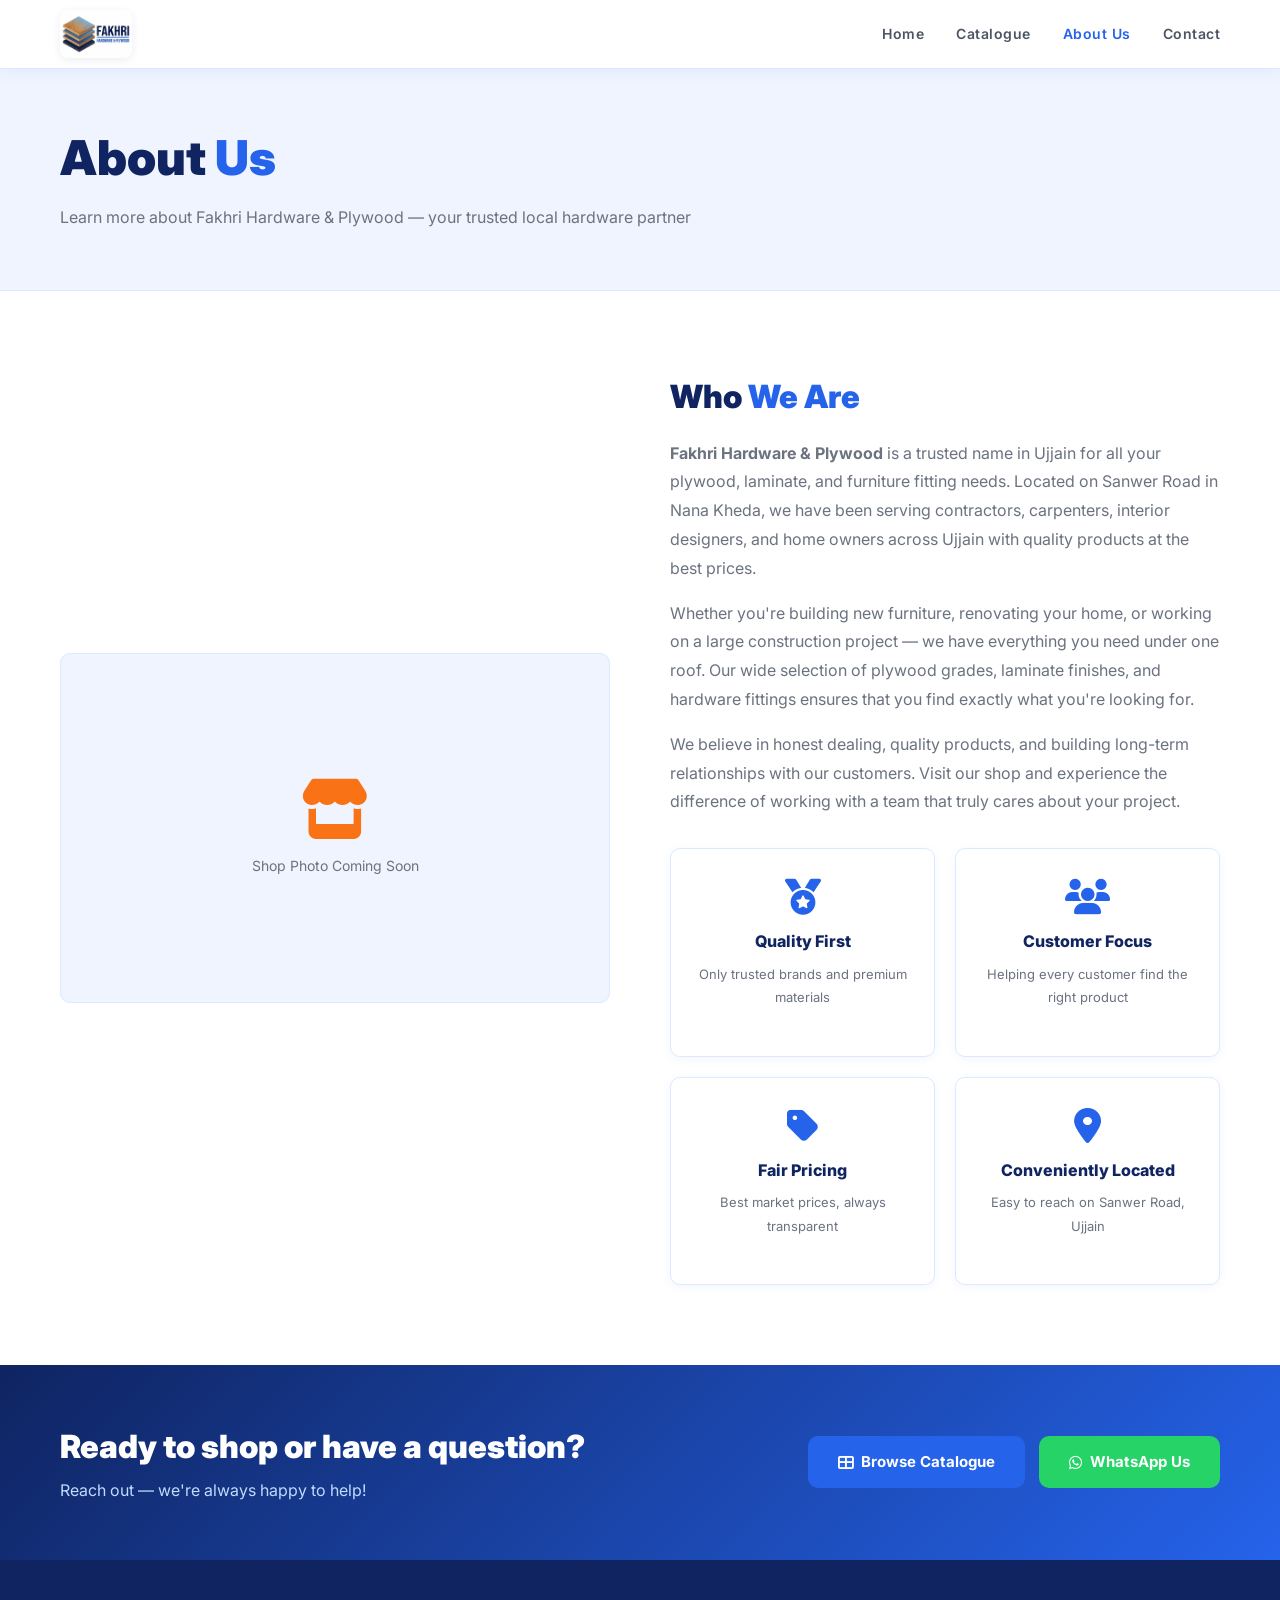
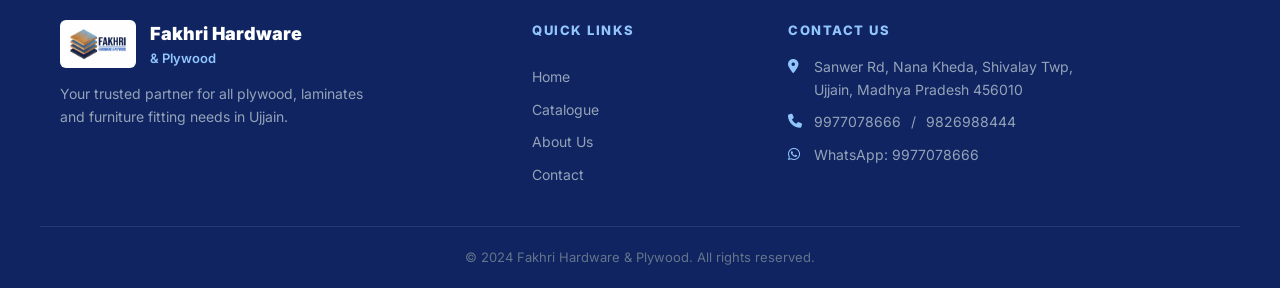
==== about.html @ dfb19a25 "Initial commit: Fakhri Hardware website" ====
<!DOCTYPE html>
<html lang="en">
<head>
  <meta charset="UTF-8" />
  <meta name="viewport" content="width=device-width, initial-scale=1.0" />
  <title>About Us — Fakhri Hardware & Plywood</title>
  <link rel="stylesheet" href="css/style.css" />
  <link rel="stylesheet" href="https://cdnjs.cloudflare.com/ajax/libs/font-awesome/6.5.0/css/all.min.css" />
  <link href="https://fonts.googleapis.com/css2?family=Inter:wght@400;600;700;900&display=swap" rel="stylesheet" />
</head>
<body>

  <!-- NAVBAR -->
  <header class="navbar">
    <div class="container nav-inner">
      <a href="index.html" class="logo-img-wrap">
        <img src="images/logo.jpg" alt="Fakhri Hardware & Plywood" class="nav-logo" />
      </a>
      <button class="hamburger" id="hamburger"><i class="fas fa-bars"></i></button>
      <nav class="nav-links" id="navLinks">
        <a href="index.html">Home</a>
        <a href="catalogue.html">Catalogue</a>
        <a href="about.html" class="active">About Us</a>
        <a href="contact.html">Contact</a>
      </nav>
    </div>
  </header>

  <!-- PAGE HERO -->
  <div class="page-hero">
    <div class="container">
      <h1>About <span class="accent">Us</span></h1>
      <p>Learn more about Fakhri Hardware & Plywood — your trusted local hardware partner</p>
    </div>
  </div>

  <!-- ABOUT SECTION -->
  <section class="about-section">
    <div class="container">
      <div class="about-grid">

        <!-- Shop Photo -->
        <div class="about-img">
          <!-- Replace src with your actual shop photo path: images/shop.jpg -->
          <img src="images/shop.jpg" alt="Fakhri Hardware & Plywood Shop"
            onerror="this.parentElement.innerHTML='<div class=\'about-img-placeholder\' style=\'text-align:center;padding:40px\'><i class=\'fas fa-store\' style=\'font-size:60px;color:#f97316;display:block;margin-bottom:16px\'></i><p>Shop Photo Coming Soon</p></div>'" />
        </div>

        <!-- About Text -->
        <div class="about-text">
          <h2>Who <span class="accent">We Are</span></h2>
          <p>
            <strong>Fakhri Hardware & Plywood</strong> is a trusted name in Ujjain for all your plywood, laminate, and furniture fitting needs. Located on Sanwer Road in Nana Kheda, we have been serving contractors, carpenters, interior designers, and home owners across Ujjain with quality products at the best prices.
          </p>
          <p>
            Whether you're building new furniture, renovating your home, or working on a large construction project — we have everything you need under one roof. Our wide selection of plywood grades, laminate finishes, and hardware fittings ensures that you find exactly what you're looking for.
          </p>
          <p>
            We believe in honest dealing, quality products, and building long-term relationships with our customers. Visit our shop and experience the difference of working with a team that truly cares about your project.
          </p>

          <div class="why-grid" style="margin-top: 32px; grid-template-columns: repeat(2, 1fr);">
            <div class="why-card">
              <i class="fas fa-medal"></i>
              <h4>Quality First</h4>
              <p>Only trusted brands and premium materials</p>
            </div>
            <div class="why-card">
              <i class="fas fa-users"></i>
              <h4>Customer Focus</h4>
              <p>Helping every customer find the right product</p>
            </div>
            <div class="why-card">
              <i class="fas fa-tag"></i>
              <h4>Fair Pricing</h4>
              <p>Best market prices, always transparent</p>
            </div>
            <div class="why-card">
              <i class="fas fa-map-marker-alt"></i>
              <h4>Conveniently Located</h4>
              <p>Easy to reach on Sanwer Road, Ujjain</p>
            </div>
          </div>
        </div>

      </div>
    </div>
  </section>

  <!-- CTA BANNER -->
  <section class="cta-banner">
    <div class="container cta-inner">
      <div>
        <h2>Ready to shop or have a question?</h2>
        <p>Reach out — we're always happy to help!</p>
      </div>
      <div class="cta-actions">
        <a href="catalogue.html" class="btn btn-primary"><i class="fas fa-th-large"></i> Browse Catalogue</a>
        <a href="https://wa.me/919977078666" target="_blank" class="btn btn-whatsapp"><i class="fab fa-whatsapp"></i> WhatsApp Us</a>
      </div>
    </div>
  </section>

  <!-- FOOTER -->
  <footer class="footer">
    <div class="container footer-inner">
      <div class="footer-brand">
        <div class="footer-logo-row">
          <img src="images/logo.jpg" alt="Fakhri Hardware & Plywood" class="footer-logo-img" />
          <div>
            <span class="logo-main">Fakhri Hardware</span>
            <span class="logo-sub">&amp; Plywood</span>
          </div>
        </div>
        <p>Your trusted partner for all plywood, laminates and furniture fitting needs in Ujjain.</p>
      </div>
      <div class="footer-links">
        <h4>Quick Links</h4>
        <a href="index.html">Home</a>
        <a href="catalogue.html">Catalogue</a>
        <a href="about.html">About Us</a>
        <a href="contact.html">Contact</a>
      </div>
      <div class="footer-contact">
        <h4>Contact Us</h4>
        <p><i class="fas fa-map-marker-alt"></i> Sanwer Rd, Nana Kheda, Shivalay Twp,<br />Ujjain, Madhya Pradesh 456010</p>
        <p><i class="fas fa-phone"></i> <a href="tel:9977078666">9977078666</a> / <a href="tel:9826988444">9826988444</a></p>
        <p><i class="fab fa-whatsapp"></i> <a href="https://wa.me/919977078666" target="_blank">WhatsApp: 9977078666</a></p>
      </div>
    </div>
    <div class="footer-bottom">
      <p>&copy; 2024 Fakhri Hardware &amp; Plywood. All rights reserved.</p>
    </div>
  </footer>

  <script src="js/main.js"></script>
</body>
</html>
---- css/style.css ----
/* ============================
   FAKHRI HARDWARE & PLYWOOD
   Main Stylesheet
   Theme: Clean Blue & White
   Colors: #1a3c8f (navy) / #2563eb (blue) / #ffffff / #f0f4ff (light blue bg)
   ============================ */

*, *::before, *::after { box-sizing: border-box; margin: 0; padding: 0; }

:root {
  --bg-dark:    #0f2461;
  --bg-card:    #f0f4ff;
  --bg-card2:   #e8effe;
  --blue:       #2563eb;
  --blue-dark:  #1a4fc4;
  --navy:       #0f2461;
  --white:      #ffffff;
  --grey:       #6b7280;
  --light-grey: #374151;
  --border:     #dbeafe;
  --font:       'Inter', sans-serif;
  --radius:     10px;
  --shadow:     0 4px 24px rgba(37,99,235,0.12);
}

html { scroll-behavior: smooth; }

body {
  background: var(--white);
  color: #1e293b;
  font-family: var(--font);
  font-size: 16px;
  line-height: 1.6;
}

a { text-decoration: none; color: inherit; }
img { max-width: 100%; display: block; }

.container {
  max-width: 1200px;
  margin: 0 auto;
  padding: 0 20px;
}

.accent { color: var(--blue); }

/* ---- BUTTONS ---- */
.btn {
  display: inline-flex;
  align-items: center;
  gap: 8px;
  padding: 12px 28px;
  border-radius: var(--radius);
  font-weight: 700;
  font-size: 15px;
  cursor: pointer;
  transition: all 0.25s ease;
  border: 2px solid transparent;
}
.btn-primary {
  background: var(--blue);
  color: var(--white);
}
.btn-primary:hover { background: var(--blue-dark); transform: translateY(-2px); }

.btn-outline {
  background: transparent;
  color: var(--white);
  border-color: var(--white);
}
.btn-outline:hover { background: var(--white); color: var(--blue); transform: translateY(-2px); }

.btn-whatsapp {
  background: #25d366;
  color: #fff;
}
.btn-whatsapp:hover { background: #1ebe5a; transform: translateY(-2px); }

/* ---- SECTION TITLES ---- */
.section { padding: 80px 0; }
.section-title {
  font-size: clamp(1.8rem, 3vw, 2.5rem);
  font-weight: 900;
  text-align: center;
  margin-bottom: 10px;
}
.section-sub {
  text-align: center;
  color: var(--grey);
  margin-bottom: 48px;
  font-size: 16px;
}

/* ===========================
   NAVBAR
=========================== */
.navbar {
  position: fixed;
  top: 0; left: 0; right: 0;
  z-index: 1000;
  background: rgba(255,255,255,0.97);
  backdrop-filter: blur(10px);
  border-bottom: 1px solid var(--border);
  box-shadow: 0 2px 16px rgba(37,99,235,0.08);
}
.nav-inner {
  display: flex;
  align-items: center;
  justify-content: space-between;
  height: 68px;
}
.logo-img-wrap {
  display: flex;
  align-items: center;
  text-decoration: none;
  height: 52px;
  gap: 10px;
}
.nav-logo {
  height: 48px;
  max-height: 50px;
  width: auto;
  object-fit: contain;
  border-radius: 8px;
  display: block;
  box-shadow: 0 2px 8px rgba(15, 36, 97, 0.08);
  transition: transform 0.25s ease, box-shadow 0.25s ease;
}
.nav-logo:hover {
  transform: translateY(-1px) scale(1.02);
  box-shadow: 0 4px 12px rgba(15, 36, 97, 0.15);
}

.logo {
  display: flex;
  flex-direction: column;
  line-height: 1.1;
  border-left: 4px solid var(--blue);
  padding-left: 12px;
}
.logo-main { font-size: 17px; font-weight: 900; color: var(--navy); }
.logo-sub  { font-size: 13px; font-weight: 600; color: var(--blue); }

.nav-links { display: flex; gap: 32px; }
.nav-links a {
  font-weight: 600;
  font-size: 14px;
  color: #4b5563;
  transition: color 0.2s;
  letter-spacing: 0.5px;
}
.nav-links a:hover,
.nav-links a.active { color: var(--blue); }

.hamburger {
  display: none;
  background: none;
  border: none;
  color: var(--navy);
  font-size: 22px;
  cursor: pointer;
}

/* ===========================
   HERO
=========================== */
.hero {
  position: relative;
  min-height: 88vh;
  display: flex;
  align-items: center;
  background: radial-gradient(circle at 85% 20%, rgba(37, 99, 235, 0.45) 0%, transparent 40%),
              radial-gradient(circle at 10% 80%, rgba(30, 64, 175, 0.4) 0%, transparent 45%),
              linear-gradient(135deg, #0b1942 0%, #0f2461 50%, #1e3a8a 100%);
  background-color: var(--navy);
  overflow: hidden;
}
.hero-overlay {
  position: absolute;
  inset: 0;
  background-image: radial-gradient(rgba(255, 255, 255, 0.04) 1px, transparent 1px);
  background-size: 24px 24px;
  pointer-events: none;
}
.hero-content {
  position: relative;
  z-index: 1;
  padding: 100px 0 60px;
  max-width: 720px;
}
.hero-tag {
  color: #93c5fd;
  font-weight: 700;
  font-size: 14px;
  letter-spacing: 1px;
  text-transform: uppercase;
  margin-bottom: 20px;
}
.hero-content h1 {
  font-size: clamp(2.2rem, 5vw, 3.8rem);
  font-weight: 900;
  line-height: 1.15;
  margin-bottom: 20px;
  color: var(--white);
}
.hero-sub {
  color: #bfdbfe;
  font-size: 18px;
  margin-bottom: 36px;
}
.hero-btns { display: flex; gap: 16px; flex-wrap: wrap; }

/* ===========================
   CATEGORIES
=========================== */
.categories { background: var(--white); }

.cat-grid {
  display: grid;
  grid-template-columns: repeat(auto-fit, minmax(280px, 1fr));
  gap: 24px;
}
.cat-card {
  background: var(--white);
  border: 1.5px solid var(--border);
  border-top: 4px solid var(--blue);
  border-radius: var(--radius);
  padding: 36px 28px;
  text-align: center;
  transition: all 0.3s ease;
  cursor: pointer;
  display: block;
  box-shadow: 0 2px 12px rgba(37,99,235,0.07);
}
.cat-card:hover {
  border-color: var(--blue);
  transform: translateY(-6px);
  box-shadow: 0 8px 30px rgba(37,99,235,0.18);
}
.cat-icon {
  width: 72px; height: 72px;
  border-radius: 50%;
  background: rgba(37,99,235,0.10);
  display: flex; align-items: center; justify-content: center;
  margin: 0 auto 20px;
}
.cat-icon i { font-size: 30px; color: var(--blue); }
.cat-card h3 { font-size: 20px; font-weight: 800; margin-bottom: 10px; color: var(--navy); }
.cat-card p  { font-size: 14px; color: var(--grey); }

/* ===========================
   WHY US
=========================== */
.why-us { background: var(--bg-card); }

.why-grid {
  display: grid;
  grid-template-columns: repeat(auto-fit, minmax(220px, 1fr));
  gap: 20px;
}
.why-card {
  background: var(--white);
  border: 1px solid var(--border);
  border-radius: var(--radius);
  padding: 30px 24px;
  text-align: center;
  transition: all 0.3s;
  box-shadow: 0 2px 10px rgba(37,99,235,0.06);
}
.why-card:hover { border-color: var(--blue); box-shadow: var(--shadow); }
.why-card i {
  font-size: 36px;
  color: var(--blue);
  margin-bottom: 14px;
  display: block;
}
.why-card h4 { font-size: 16px; font-weight: 800; margin-bottom: 8px; color: var(--navy); }
.why-card p  { font-size: 13px; color: var(--grey); }

/* ===========================
   CTA BANNER
=========================== */
.cta-banner {
  background: linear-gradient(135deg, var(--navy) 0%, var(--blue) 100%);
  border-top: none;
  border-bottom: none;
  padding: 56px 0;
}
.cta-inner {
  display: flex;
  align-items: center;
  justify-content: space-between;
  gap: 32px;
  flex-wrap: wrap;
}
.cta-inner h2 { font-size: clamp(1.4rem, 2.5vw, 2rem); font-weight: 900; color: var(--white); }
.cta-inner p  { color: #bfdbfe; margin-top: 6px; }
.cta-actions  { display: flex; gap: 14px; flex-wrap: wrap; }

/* ===========================
   FOOTER
=========================== */
.footer { background: var(--navy); padding: 60px 0 0; }
.footer-inner {
  display: grid;
  grid-template-columns: 2fr 1fr 2fr;
  gap: 40px;
  padding-bottom: 40px;
  border-bottom: 1px solid rgba(255,255,255,0.1);
}
.footer-brand .footer-logo-row {
  display: flex;
  align-items: center;
  gap: 14px;
  margin-bottom: 14px;
}
.footer-logo-img {
  height: 48px;
  width: auto;
  object-fit: contain;
  background: #ffffff;
  padding: 4px 8px;
  border-radius: 6px;
}
.footer-brand .logo-main { font-size: 18px; font-weight: 900; color: var(--white); display: block; }
.footer-brand .logo-sub  { font-size: 13px; color: #93c5fd; display: block; }
.footer-brand p { color: #94a3b8; font-size: 14px; max-width: 320px; margin-top: 8px; }

.footer-links h4,
.footer-contact h4 {
  font-size: 13px;
  text-transform: uppercase;
  letter-spacing: 1.5px;
  color: #93c5fd;
  margin-bottom: 16px;
  font-weight: 800;
}
.footer-links { display: flex; flex-direction: column; gap: 10px; }
.footer-links a { color: #94a3b8; font-size: 14px; transition: color 0.2s; }
.footer-links a:hover { color: var(--white); }

.footer-contact p { color: #94a3b8; font-size: 14px; margin-bottom: 10px; display: flex; gap: 10px; }
.footer-contact i { color: #93c5fd; min-width: 16px; margin-top: 3px; }
.footer-contact a { color: #94a3b8; }
.footer-contact a:hover { color: var(--white); }

.footer-bottom {
  text-align: center;
  padding: 20px;
  color: #64748b;
  font-size: 13px;
}

/* ===========================
   CATALOGUE PAGE
=========================== */
.page-hero {
  padding: 120px 0 60px;
  background: var(--bg-card);
  border-bottom: 1px solid var(--border);
}
.page-hero h1 { font-size: clamp(2rem, 4vw, 3rem); font-weight: 900; margin-bottom: 8px; color: var(--navy); }
.page-hero p  { color: var(--grey); }

.filter-bar {
  background: var(--white);
  padding: 20px 0;
  border-bottom: 1px solid var(--border);
  position: sticky;
  top: 68px;
  z-index: 100;
  box-shadow: 0 2px 8px rgba(37,99,235,0.06);
}
.filter-inner {
  display: flex;
  align-items: center;
  gap: 12px;
  flex-wrap: wrap;
}
.filter-btn {
  padding: 8px 20px;
  border-radius: 999px;
  font-size: 14px;
  font-weight: 600;
  cursor: pointer;
  border: 1.5px solid var(--border);
  background: var(--white);
  color: var(--grey);
  transition: all 0.2s;
}
.filter-btn.active, .filter-btn:hover {
  border-color: var(--blue);
  color: var(--blue);
  background: rgba(37,99,235,0.07);
}

.search-box {
  margin-left: auto;
  display: flex;
  align-items: center;
  background: var(--white);
  border: 1.5px solid var(--border);
  border-radius: var(--radius);
  padding: 8px 14px;
  gap: 8px;
}
.search-box i { color: var(--grey); }
.search-box input {
  background: none;
  border: none;
  outline: none;
  color: #1e293b;
  font-size: 14px;
  width: 200px;
}
.search-box input::placeholder { color: #9ca3af; }

.catalogue-section { padding: 60px 0; }
.cat-section-title {
  font-size: 1.5rem;
  font-weight: 800;
  margin-bottom: 24px;
  padding-bottom: 10px;
  border-bottom: 2px solid var(--blue);
  display: flex;
  align-items: center;
  gap: 10px;
  color: var(--navy);
}
.cat-section-title i { color: var(--blue); }

.products-grid {
  display: grid;
  grid-template-columns: repeat(auto-fill, minmax(240px, 1fr));
  gap: 20px;
  margin-bottom: 48px;
}
.product-card {
  background: var(--white);
  border: 1px solid var(--border);
  border-radius: var(--radius);
  padding: 22px;
  transition: all 0.3s;
  display: flex;
  flex-direction: column;
}
.product-card:hover {
  border-color: var(--blue);
  transform: translateY(-4px);
  box-shadow: var(--shadow);
}
.product-badge {
  display: inline-block;
  font-size: 11px;
  font-weight: 700;
  padding: 3px 10px;
  border-radius: 999px;
  background: rgba(37,99,235,0.10);
  color: var(--blue);
  margin-bottom: 12px;
  width: fit-content;
}
.product-card h4 { font-size: 15px; font-weight: 800; margin-bottom: 6px; color: var(--navy); }
.product-card .spec { font-size: 13px; color: var(--grey); margin-bottom: 12px; flex: 1; }
.product-price {
  font-size: 20px;
  font-weight: 900;
  color: var(--blue);
  margin-bottom: 14px;
}
.product-price span { font-size: 13px; font-weight: 500; color: var(--grey); }
.product-wa {
  display: flex;
  align-items: center;
  justify-content: center;
  gap: 8px;
  background: #25d366;
  color: #fff;
  font-weight: 700;
  font-size: 13px;
  padding: 9px;
  border-radius: 8px;
  transition: background 0.2s;
}
.product-wa:hover { background: #1ebe5a; }
.product-wa i { font-size: 15px; }

/* ===========================
   CONTACT PAGE
=========================== */
.contact-section { padding: 80px 0; }
.contact-grid {
  display: grid;
  grid-template-columns: 1fr 1.4fr;
  gap: 40px;
  align-items: start;
}
.contact-info h2 { font-size: 2rem; font-weight: 900; margin-bottom: 24px; color: var(--navy); }
.info-item {
  display: flex;
  gap: 16px;
  margin-bottom: 28px;
}
.info-icon {
  width: 46px; height: 46px;
  border-radius: 10px;
  background: rgba(37,99,235,0.10);
  display: flex; align-items: center; justify-content: center;
  flex-shrink: 0;
}
.info-icon i { color: var(--blue); font-size: 18px; }
.info-text h4 { font-weight: 800; margin-bottom: 4px; color: var(--navy); }
.info-text p, .info-text a { color: var(--grey); font-size: 14px; }
.info-text a:hover { color: var(--blue); }

.map-container {
  border-radius: var(--radius);
  overflow: hidden;
  border: 1px solid var(--border);
  height: 420px;
}
.map-container iframe { width: 100%; height: 100%; border: none; }

/* ===========================
   ABOUT PAGE
=========================== */
.about-section { padding: 80px 0; }
.about-grid {
  display: grid;
  grid-template-columns: 1fr 1fr;
  gap: 60px;
  align-items: center;
}
.about-img {
  border-radius: var(--radius);
  overflow: hidden;
  border: 1px solid var(--border);
  min-height: 350px;
  background: var(--bg-card);
  display: flex; align-items: center; justify-content: center;
}
.about-img img { width: 100%; height: 100%; object-fit: cover; }
.about-img-placeholder { color: var(--grey); font-size: 14px; }
.about-text h2 { font-size: 2rem; font-weight: 900; margin-bottom: 16px; color: var(--navy); }
.about-text p { color: var(--grey); margin-bottom: 16px; line-height: 1.8; }

/* ===========================
   RESPONSIVE
=========================== */
@media (max-width: 768px) {
  .nav-logo { height: 40px; }
  .hamburger { display: block; }
  .nav-links {
    display: none;
    position: absolute;
    top: 68px; left: 0; right: 0;
    background: var(--white);
    flex-direction: column;
    padding: 20px;
    gap: 16px;
    border-bottom: 1px solid var(--border);
    box-shadow: 0 8px 20px rgba(37,99,235,0.08);
  }
  .nav-links.open { display: flex; }

  .footer-inner { grid-template-columns: 1fr; }
  .contact-grid { grid-template-columns: 1fr; }
  .about-grid   { grid-template-columns: 1fr; }
  .cta-inner    { flex-direction: column; text-align: center; }
  .search-box input { width: 140px; }
}

@media (max-width: 480px) {
  .hero-btns { flex-direction: column; }
  .btn { justify-content: center; }
  .filter-inner { gap: 8px; }
  .search-box { margin-left: 0; width: 100%; }
  .search-box input { width: 100%; }
}
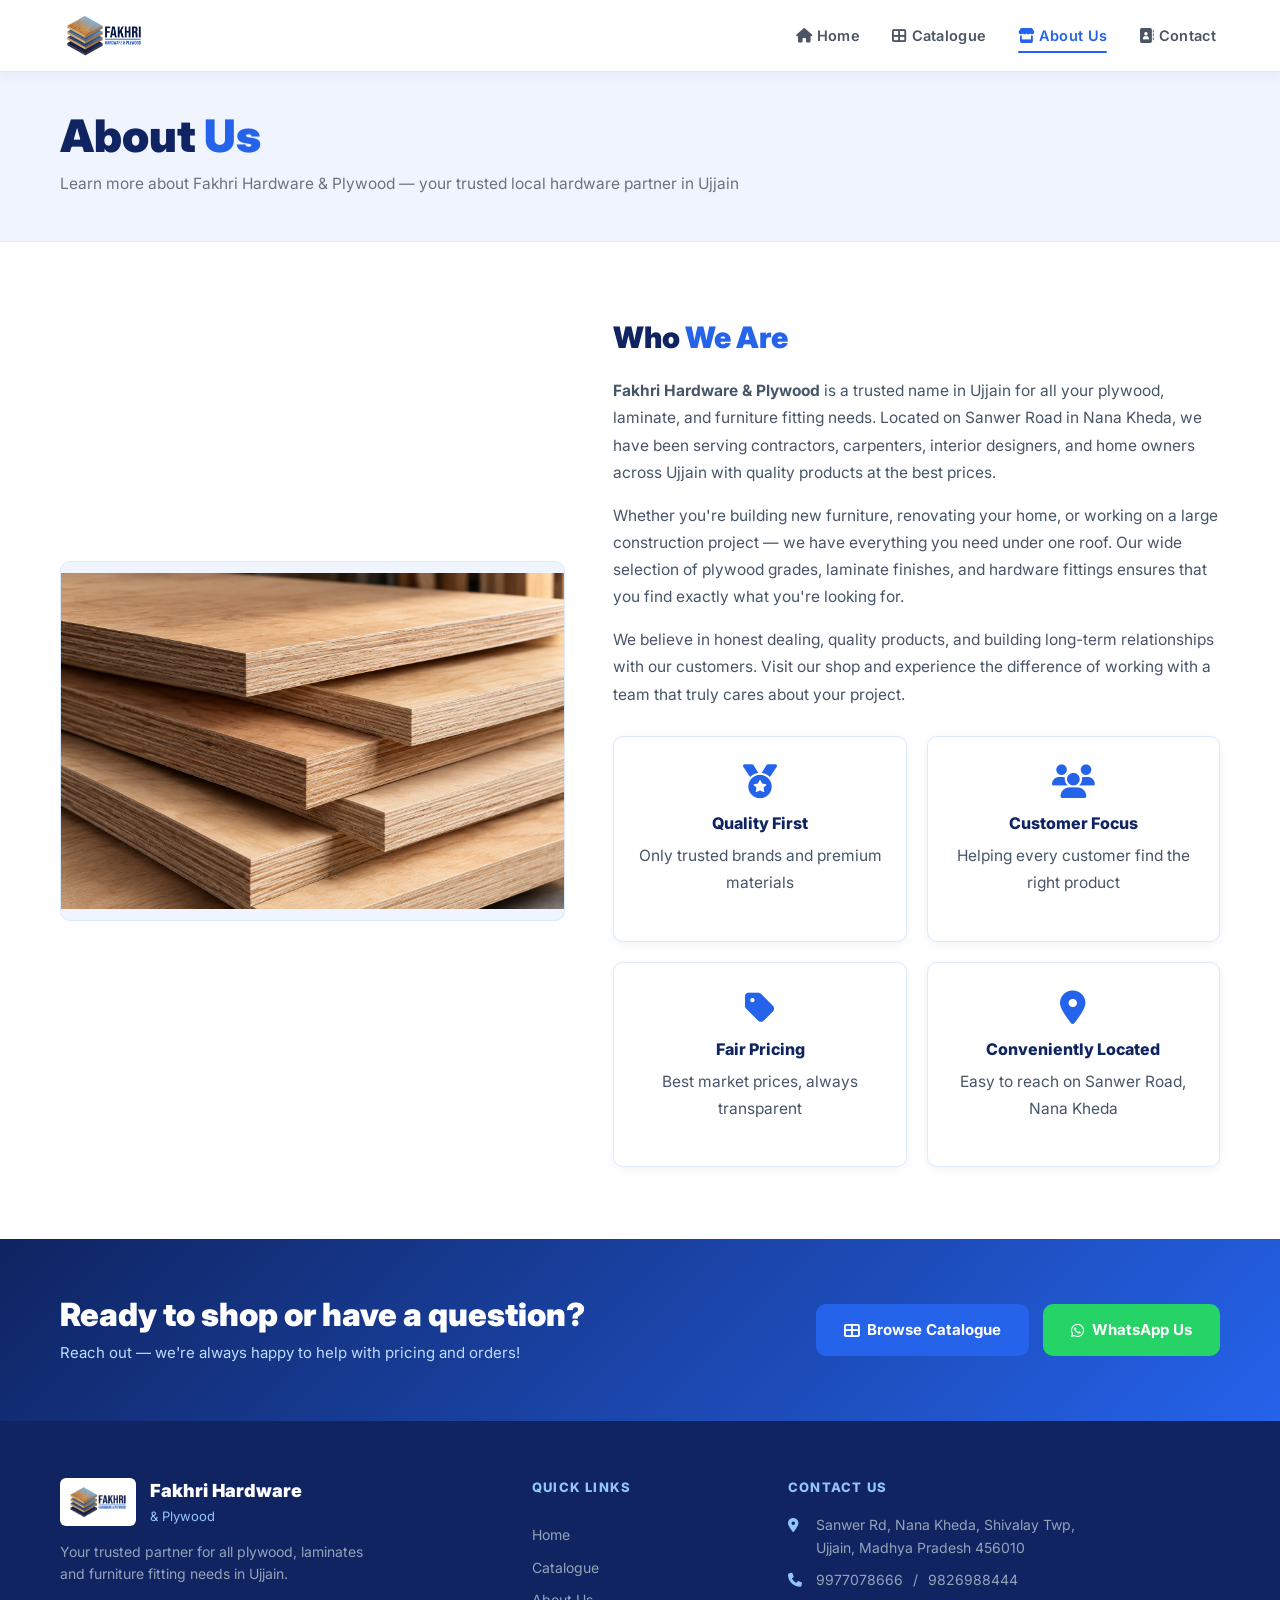
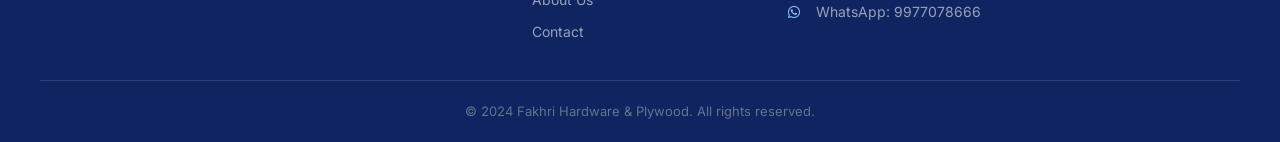
==== commit bac61889: "Enhance mobile responsiveness, add sticky bottom quick actions, and update category backgrounds with" ====
--- a/about.html
+++ b/about.html
@@ -13,24 +13,27 @@
   <!-- NAVBAR -->
   <header class="navbar">
     <div class="container nav-inner">
-      <a href="index.html" class="logo-img-wrap">
+      <a href="index.html" class="logo-img-wrap" aria-label="Fakhri Hardware Home">
         <img src="images/logo.jpg" alt="Fakhri Hardware & Plywood" class="nav-logo" />
       </a>
-      <button class="hamburger" id="hamburger"><i class="fas fa-bars"></i></button>
+      <button class="hamburger" id="hamburger" aria-label="Toggle navigation menu" aria-expanded="false">
+        <i class="fas fa-bars"></i>
+      </button>
       <nav class="nav-links" id="navLinks">
-        <a href="index.html">Home</a>
-        <a href="catalogue.html">Catalogue</a>
-        <a href="about.html" class="active">About Us</a>
-        <a href="contact.html">Contact</a>
+        <a href="index.html"><i class="fas fa-home"></i> Home</a>
+        <a href="catalogue.html"><i class="fas fa-th-large"></i> Catalogue</a>
+        <a href="about.html" class="active"><i class="fas fa-store"></i> About Us</a>
+        <a href="contact.html"><i class="fas fa-address-book"></i> Contact</a>
       </nav>
     </div>
   </header>
+  <div class="nav-backdrop" id="navBackdrop"></div>
 
   <!-- PAGE HERO -->
   <div class="page-hero">
     <div class="container">
       <h1>About <span class="accent">Us</span></h1>
-      <p>Learn more about Fakhri Hardware & Plywood — your trusted local hardware partner</p>
+      <p>Learn more about Fakhri Hardware & Plywood — your trusted local hardware partner in Ujjain</p>
     </div>
   </div>
 
@@ -39,11 +42,10 @@
     <div class="container">
       <div class="about-grid">
 
-        <!-- Shop Photo -->
+        <!-- Shop / Material Photo -->
         <div class="about-img">
-          <!-- Replace src with your actual shop photo path: images/shop.jpg -->
-          <img src="images/shop.jpg" alt="Fakhri Hardware & Plywood Shop"
-            onerror="this.parentElement.innerHTML='<div class=\'about-img-placeholder\' style=\'text-align:center;padding:40px\'><i class=\'fas fa-store\' style=\'font-size:60px;color:#f97316;display:block;margin-bottom:16px\'></i><p>Shop Photo Coming Soon</p></div>'" />
+          <img src="images/Warm Stacked Plywood Layers.png" alt="Fakhri Hardware & Plywood Quality Materials"
+            onerror="this.parentElement.innerHTML='<div class=\'about-img-placeholder\' style=\'text-align:center;padding:40px\'><i class=\'fas fa-store\' style=\'font-size:54px;color:#2563eb;display:block;margin-bottom:14px\'></i><p>Fakhri Hardware &amp; Plywood</p></div>'" />
         </div>
 
         <!-- About Text -->
@@ -59,7 +61,7 @@
             We believe in honest dealing, quality products, and building long-term relationships with our customers. Visit our shop and experience the difference of working with a team that truly cares about your project.
           </p>
 
-          <div class="why-grid" style="margin-top: 32px; grid-template-columns: repeat(2, 1fr);">
+          <div class="why-grid about-why-grid">
             <div class="why-card">
               <i class="fas fa-medal"></i>
               <h4>Quality First</h4>
@@ -78,7 +80,7 @@
             <div class="why-card">
               <i class="fas fa-map-marker-alt"></i>
               <h4>Conveniently Located</h4>
-              <p>Easy to reach on Sanwer Road, Ujjain</p>
+              <p>Easy to reach on Sanwer Road, Nana Kheda</p>
             </div>
           </div>
         </div>
@@ -92,7 +94,7 @@
     <div class="container cta-inner">
       <div>
         <h2>Ready to shop or have a question?</h2>
-        <p>Reach out — we're always happy to help!</p>
+        <p>Reach out — we're always happy to help with pricing and orders!</p>
       </div>
       <div class="cta-actions">
         <a href="catalogue.html" class="btn btn-primary"><i class="fas fa-th-large"></i> Browse Catalogue</a>
@@ -133,6 +135,26 @@
     </div>
   </footer>
 
+  <!-- ========== MOBILE BOTTOM QUICK ACTION BAR ========== -->
+  <nav class="mobile-bottom-bar" aria-label="Mobile Quick Actions">
+    <a href="tel:9977078666" class="bottom-bar-item" aria-label="Call Store">
+      <i class="fas fa-phone-alt"></i>
+      <span>Call</span>
+    </a>
+    <a href="https://wa.me/919977078666?text=Hi%2C%20I%20would%20like%20to%20enquire%20about%20your%20products." target="_blank" class="bottom-bar-item active-wa" aria-label="Chat on WhatsApp">
+      <i class="fab fa-whatsapp"></i>
+      <span>WhatsApp</span>
+    </a>
+    <a href="catalogue.html" class="bottom-bar-item" aria-label="View Catalogue">
+      <i class="fas fa-th-large"></i>
+      <span>Catalogue</span>
+    </a>
+    <a href="https://maps.google.com/?q=5Q6Q+M59,+Sanwer+Rd,+Nana+Kheda,+Shivalay+Twp,+Ujjain,+MP+456010" target="_blank" class="bottom-bar-item" aria-label="Open Directions">
+      <i class="fas fa-location-dot"></i>
+      <span>Location</span>
+    </a>
+  </nav>
+
   <script src="js/main.js"></script>
 </body>
 </html>
--- a/css/style.css
+++ b/css/style.css
@@ -2,10 +2,14 @@
    FAKHRI HARDWARE & PLYWOOD
    Main Stylesheet
    Theme: Clean Blue & White
-   Colors: #1a3c8f (navy) / #2563eb (blue) / #ffffff / #f0f4ff (light blue bg)
+   Colors: #0f2461 (navy) / #2563eb (blue) / #ffffff / #f0f4ff (light blue bg)
    ============================ */
 
-*, *::before, *::after { box-sizing: border-box; margin: 0; padding: 0; }
+*, *::before, *::after {
+  box-sizing: border-box;
+  margin: 0;
+  padding: 0;
+}
 
 :root {
   --bg-dark:    #0f2461;
@@ -18,12 +22,16 @@
   --grey:       #6b7280;
   --light-grey: #374151;
   --border:     #dbeafe;
-  --font:       'Inter', sans-serif;
+  --font:       'Inter', -apple-system, BlinkMacSystemFont, 'Segoe UI', Roboto, sans-serif;
   --radius:     10px;
   --shadow:     0 4px 24px rgba(37,99,235,0.12);
-}
-
-html { scroll-behavior: smooth; }
+  --shadow-sm:  0 2px 10px rgba(15,36,97,0.06);
+}
+
+html {
+  scroll-behavior: smooth;
+  -webkit-text-size-adjust: 100%;
+}
 
 body {
   background: var(--white);
@@ -31,10 +39,21 @@
   font-family: var(--font);
   font-size: 16px;
   line-height: 1.6;
-}
-
-a { text-decoration: none; color: inherit; }
-img { max-width: 100%; display: block; }
+  overflow-x: hidden;
+  width: 100%;
+  -webkit-tap-highlight-color: transparent;
+}
+
+a {
+  text-decoration: none;
+  color: inherit;
+}
+
+img {
+  max-width: 100%;
+  height: auto;
+  display: block;
+}
 
 .container {
   max-width: 1200px;
@@ -42,53 +61,98 @@
   padding: 0 20px;
 }
 
-.accent { color: var(--blue); }
+.accent {
+  color: var(--blue);
+}
 
 /* ---- BUTTONS ---- */
 .btn {
   display: inline-flex;
   align-items: center;
+  justify-content: center;
   gap: 8px;
-  padding: 12px 28px;
+  padding: 12px 26px;
   border-radius: var(--radius);
   font-weight: 700;
   font-size: 15px;
   cursor: pointer;
-  transition: all 0.25s ease;
+  transition: all 0.22s ease;
   border: 2px solid transparent;
-}
+  touch-action: manipulation;
+  user-select: none;
+  text-align: center;
+}
+.btn:active {
+  transform: scale(0.98);
+}
+
 .btn-primary {
   background: var(--blue);
   color: var(--white);
 }
-.btn-primary:hover { background: var(--blue-dark); transform: translateY(-2px); }
+.btn-primary:hover {
+  background: var(--blue-dark);
+  transform: translateY(-2px);
+}
+.btn-primary:active {
+  transform: translateY(0) scale(0.98);
+}
 
 .btn-outline {
   background: transparent;
   color: var(--white);
   border-color: var(--white);
 }
-.btn-outline:hover { background: var(--white); color: var(--blue); transform: translateY(-2px); }
+.btn-outline:hover {
+  background: var(--white);
+  color: var(--blue);
+  transform: translateY(-2px);
+}
+
+.btn-outline-blue {
+  background: transparent;
+  color: var(--blue);
+  border-color: var(--blue);
+}
+.btn-outline-blue:hover {
+  background: var(--blue);
+  color: var(--white);
+  transform: translateY(-2px);
+}
+.btn-outline-blue:active {
+  transform: translateY(0) scale(0.98);
+}
 
 .btn-whatsapp {
   background: #25d366;
-  color: #fff;
-}
-.btn-whatsapp:hover { background: #1ebe5a; transform: translateY(-2px); }
+  color: #ffffff;
+}
+.btn-whatsapp:hover {
+  background: #1ebe5a;
+  transform: translateY(-2px);
+}
 
 /* ---- SECTION TITLES ---- */
-.section { padding: 80px 0; }
+.section {
+  padding: 72px 0;
+}
 .section-title {
-  font-size: clamp(1.8rem, 3vw, 2.5rem);
+  font-size: clamp(1.65rem, 3.5vw, 2.5rem);
   font-weight: 900;
   text-align: center;
-  margin-bottom: 10px;
+  margin-bottom: 8px;
+  color: var(--navy);
+  line-height: 1.25;
 }
 .section-sub {
   text-align: center;
   color: var(--grey);
-  margin-bottom: 48px;
-  font-size: 16px;
+  margin-bottom: 40px;
+  font-size: 15.5px;
+  max-width: 600px;
+  margin-left: auto;
+  margin-right: auto;
+  padding: 0 10px;
 }
 
 /* ===========================
@@ -96,61 +160,76 @@
 =========================== */
 .navbar {
   position: fixed;
-  top: 0; left: 0; right: 0;
+  top: 0;
+  left: 0;
+  right: 0;
   z-index: 1000;
-  background: rgba(255,255,255,0.97);
+  height: 72px;
+  background: rgba(255, 255, 255, 0.98);
   backdrop-filter: blur(10px);
+  -webkit-backdrop-filter: blur(10px);
   border-bottom: 1px solid var(--border);
-  box-shadow: 0 2px 16px rgba(37,99,235,0.08);
-}
+  box-shadow: 0 2px 16px rgba(15, 36, 97, 0.06);
+}
+
 .nav-inner {
   display: flex;
   align-items: center;
   justify-content: space-between;
-  height: 68px;
-}
+  height: 100%;
+  width: 100%;
+  padding: 0 24px;
+}
+
 .logo-img-wrap {
   display: flex;
   align-items: center;
   text-decoration: none;
-  height: 52px;
-  gap: 10px;
-}
+  height: 100%;
+  flex-shrink: 0;
+}
+
 .nav-logo {
-  height: 48px;
-  max-height: 50px;
+  display: block;
+  height: 54px;
   width: auto;
+  max-width: 130px;
   object-fit: contain;
   border-radius: 8px;
-  display: block;
-  box-shadow: 0 2px 8px rgba(15, 36, 97, 0.08);
-  transition: transform 0.25s ease, box-shadow 0.25s ease;
+  transition: transform 0.2s ease;
 }
 .nav-logo:hover {
-  transform: translateY(-1px) scale(1.02);
-  box-shadow: 0 4px 12px rgba(15, 36, 97, 0.15);
-}
-
-.logo {
-  display: flex;
-  flex-direction: column;
-  line-height: 1.1;
-  border-left: 4px solid var(--blue);
-  padding-left: 12px;
-}
-.logo-main { font-size: 17px; font-weight: 900; color: var(--navy); }
-.logo-sub  { font-size: 13px; font-weight: 600; color: var(--blue); }
-
-.nav-links { display: flex; gap: 32px; }
+  transform: scale(1.02);
+}
+
+.nav-links {
+  display: flex;
+  align-items: center;
+  gap: 32px;
+}
 .nav-links a {
   font-weight: 600;
-  font-size: 14px;
+  font-size: 14.5px;
   color: #4b5563;
   transition: color 0.2s;
-  letter-spacing: 0.5px;
+  letter-spacing: 0.3px;
+  padding: 6px 0;
+  position: relative;
 }
 .nav-links a:hover,
-.nav-links a.active { color: var(--blue); }
+.nav-links a.active {
+  color: var(--blue);
+}
+.nav-links a.active::after {
+  content: "";
+  position: absolute;
+  bottom: 0;
+  left: 0;
+  right: 0;
+  height: 2px;
+  background: var(--blue);
+  border-radius: 2px;
+}
 
 .hamburger {
   display: none;
@@ -159,6 +238,28 @@
   color: var(--navy);
   font-size: 22px;
   cursor: pointer;
+  padding: 8px;
+  border-radius: 8px;
+  touch-action: manipulation;
+}
+
+/* Nav Backdrop for Mobile */
+.nav-backdrop {
+  display: none;
+  position: fixed;
+  inset: 0;
+  background: rgba(15, 36, 97, 0.45);
+  backdrop-filter: blur(2px);
+  -webkit-backdrop-filter: blur(2px);
+  z-index: 998;
+  opacity: 0;
+  transition: opacity 0.25s ease;
+  pointer-events: none;
+}
+.nav-backdrop.active {
+  display: block;
+  opacity: 1;
+  pointer-events: auto;
 }
 
 /* ===========================
@@ -166,93 +267,216 @@
 =========================== */
 .hero {
   position: relative;
-  min-height: 88vh;
-  display: flex;
-  align-items: center;
-  background: radial-gradient(circle at 85% 20%, rgba(37, 99, 235, 0.45) 0%, transparent 40%),
-              radial-gradient(circle at 10% 80%, rgba(30, 64, 175, 0.4) 0%, transparent 45%),
-              linear-gradient(135deg, #0b1942 0%, #0f2461 50%, #1e3a8a 100%);
+  min-height: 85vh;
+  display: flex;
+  align-items: center;
+  justify-content: flex-start;
   background-color: var(--navy);
   overflow: hidden;
+  padding-top: 72px;
+}
+.hero::before {
+  content: "";
+  position: absolute;
+  inset: 0;
+  background: url('../images/Modern\ Woodworking\ Hardware\ Showroom.png') center right / cover no-repeat;
+  filter: brightness(1.0) contrast(1.02);
+  z-index: 0;
 }
 .hero-overlay {
   position: absolute;
   inset: 0;
-  background-image: radial-gradient(rgba(255, 255, 255, 0.04) 1px, transparent 1px);
-  background-size: 24px 24px;
+  background: linear-gradient(90deg, rgba(8, 18, 48, 0.85) 0%, rgba(11, 25, 66, 0.65) 55%, rgba(15, 36, 97, 0.3) 100%);
+  z-index: 1;
   pointer-events: none;
 }
-.hero-content {
+.hero .hero-content {
   position: relative;
-  z-index: 1;
-  padding: 100px 0 60px;
-  max-width: 720px;
+  z-index: 2;
+  padding: 80px 24px 80px 0;
+  max-width: 760px;
+  width: 100%;
+  text-align: left;
 }
 .hero-tag {
+  display: inline-flex;
+  align-items: center;
+  gap: 8px;
   color: #93c5fd;
   font-weight: 700;
-  font-size: 14px;
-  letter-spacing: 1px;
+  font-size: 13.5px;
+  letter-spacing: 0.8px;
   text-transform: uppercase;
-  margin-bottom: 20px;
+  margin-bottom: 16px;
+  text-shadow: 0 1px 4px rgba(0, 0, 0, 0.6);
 }
 .hero-content h1 {
-  font-size: clamp(2.2rem, 5vw, 3.8rem);
+  font-size: clamp(2rem, 4.5vw, 3.6rem);
   font-weight: 900;
-  line-height: 1.15;
-  margin-bottom: 20px;
+  line-height: 1.18;
+  margin-bottom: 18px;
   color: var(--white);
+  text-shadow: 0 2px 10px rgba(0, 0, 0, 0.5);
 }
 .hero-sub {
   color: #bfdbfe;
-  font-size: 18px;
-  margin-bottom: 36px;
-}
-.hero-btns { display: flex; gap: 16px; flex-wrap: wrap; }
+  font-size: 17px;
+  line-height: 1.6;
+  margin-bottom: 32px;
+  text-shadow: 0 1px 6px rgba(0, 0, 0, 0.5);
+}
+.hero-btns {
+  display: flex;
+  gap: 16px;
+  flex-wrap: wrap;
+  justify-content: flex-start;
+  align-items: center;
+}
 
 /* ===========================
    CATEGORIES
 =========================== */
-.categories { background: var(--white); }
-
+.categories {
+  background: var(--white);
+}
 .cat-grid {
   display: grid;
   grid-template-columns: repeat(auto-fit, minmax(280px, 1fr));
   gap: 24px;
 }
 .cat-card {
-  background: var(--white);
+  position: relative;
+  overflow: hidden;
+  border-radius: var(--radius);
+  padding: 42px 24px 34px;
+  text-align: center;
+  transition: all 0.32s ease;
+  cursor: pointer;
+  display: flex;
+  flex-direction: column;
+  align-items: center;
+  justify-content: center;
+  min-height: 270px;
+  box-shadow: 0 4px 20px rgba(15, 36, 97, 0.14);
   border: 1.5px solid var(--border);
-  border-top: 4px solid var(--blue);
-  border-radius: var(--radius);
-  padding: 36px 28px;
-  text-align: center;
-  transition: all 0.3s ease;
-  cursor: pointer;
-  display: block;
-  box-shadow: 0 2px 12px rgba(37,99,235,0.07);
+  text-decoration: none;
+  -webkit-tap-highlight-color: transparent;
+  isolation: isolate;
+  background-color: var(--navy);
+}
+.cat-card::before {
+  content: "";
+  position: absolute;
+  inset: 0;
+  background-size: cover;
+  background-position: center;
+  background-repeat: no-repeat;
+  transition: transform 0.45s cubic-bezier(0.16, 1, 0.3, 1), filter 0.3s ease;
+  z-index: -2;
+  filter: brightness(0.85);
+}
+.cat-card::after {
+  content: "";
+  position: absolute;
+  inset: 0;
+  background: linear-gradient(180deg, rgba(8, 18, 48, 0.50) 0%, rgba(11, 25, 66, 0.75) 100%);
+  transition: background 0.3s ease;
+  z-index: -1;
 }
 .cat-card:hover {
+  transform: translateY(-6px);
+  box-shadow: 0 14px 36px rgba(15, 36, 97, 0.28);
+  border-color: #93c5fd;
+}
+.cat-card:hover::before {
+  transform: scale(1.08);
+  filter: brightness(1.03);
+}
+.cat-card:hover::after {
+  background: linear-gradient(180deg, rgba(8, 18, 48, 0.50) 0%, rgba(11, 25, 66, 0.78) 100%);
+}
+.cat-card:active {
+  transform: scale(0.98);
+}
+
+/* Category Background Photos */
+.cat-card-plywood::before {
+  background-image: url('../images/Warm Stacked Plywood Layers.png');
+}
+.cat-card-laminates::before {
+  background-image: url('../images/laminates-swatches.jpg');
+}
+.cat-card-fittings::before {
+  background-image: url('../images/furniture-fittings-tabletop.jpg');
+}
+
+.cat-icon {
+  width: 66px;
+  height: 66px;
+  border-radius: 50%;
+  background: rgba(255, 255, 255, 0.18);
+  backdrop-filter: blur(8px);
+  -webkit-backdrop-filter: blur(8px);
+  border: 1.5px solid rgba(255, 255, 255, 0.35);
+  display: flex;
+  align-items: center;
+  justify-content: center;
+  margin: 0 auto 16px;
+  transition: transform 0.3s ease, background 0.3s ease, border-color 0.3s ease;
+}
+.cat-card:hover .cat-icon {
+  transform: scale(1.1);
+  background: var(--blue);
   border-color: var(--blue);
-  transform: translateY(-6px);
-  box-shadow: 0 8px 30px rgba(37,99,235,0.18);
-}
-.cat-icon {
-  width: 72px; height: 72px;
-  border-radius: 50%;
-  background: rgba(37,99,235,0.10);
-  display: flex; align-items: center; justify-content: center;
-  margin: 0 auto 20px;
-}
-.cat-icon i { font-size: 30px; color: var(--blue); }
-.cat-card h3 { font-size: 20px; font-weight: 800; margin-bottom: 10px; color: var(--navy); }
-.cat-card p  { font-size: 14px; color: var(--grey); }
+}
+.cat-icon i {
+  font-size: 26px;
+  color: var(--white);
+}
+.cat-card h3 {
+  font-size: 22px;
+  font-weight: 800;
+  margin-bottom: 8px;
+  color: var(--white);
+  text-shadow: 0 2px 10px rgba(0, 0, 0, 0.6);
+  letter-spacing: 0.3px;
+}
+.cat-card p {
+  font-size: 14px;
+  color: #dbeafe;
+  line-height: 1.5;
+  margin-bottom: 18px;
+  text-shadow: 0 1px 6px rgba(0, 0, 0, 0.6);
+  max-width: 290px;
+}
+.cat-action {
+  display: inline-flex;
+  align-items: center;
+  gap: 7px;
+  font-size: 13.5px;
+  font-weight: 700;
+  color: #ffffff;
+  background: rgba(37, 99, 235, 0.9);
+  padding: 7px 18px;
+  border-radius: 999px;
+  backdrop-filter: blur(4px);
+  -webkit-backdrop-filter: blur(4px);
+  transition: background 0.2s, transform 0.2s, box-shadow 0.2s;
+  border: 1px solid rgba(255, 255, 255, 0.25);
+  box-shadow: 0 2px 8px rgba(0, 0, 0, 0.2);
+}
+.cat-card:hover .cat-action {
+  background: var(--blue);
+  transform: translateY(-2px);
+  box-shadow: 0 4px 14px rgba(37, 99, 235, 0.4);
+}
 
 /* ===========================
    WHY US
 =========================== */
-.why-us { background: var(--bg-card); }
-
+.why-us {
+  background: var(--bg-card);
+}
 .why-grid {
   display: grid;
   grid-template-columns: repeat(auto-fit, minmax(220px, 1fr));
@@ -262,28 +486,38 @@
   background: var(--white);
   border: 1px solid var(--border);
   border-radius: var(--radius);
-  padding: 30px 24px;
+  padding: 28px 22px;
   text-align: center;
-  transition: all 0.3s;
-  box-shadow: 0 2px 10px rgba(37,99,235,0.06);
-}
-.why-card:hover { border-color: var(--blue); box-shadow: var(--shadow); }
+  transition: all 0.25s;
+  box-shadow: var(--shadow-sm);
+}
+.why-card:hover {
+  border-color: var(--blue);
+  box-shadow: var(--shadow);
+}
 .why-card i {
-  font-size: 36px;
+  font-size: 34px;
   color: var(--blue);
-  margin-bottom: 14px;
+  margin-bottom: 12px;
   display: block;
 }
-.why-card h4 { font-size: 16px; font-weight: 800; margin-bottom: 8px; color: var(--navy); }
-.why-card p  { font-size: 13px; color: var(--grey); }
+.why-card h4 {
+  font-size: 16px;
+  font-weight: 800;
+  margin-bottom: 6px;
+  color: var(--navy);
+}
+.why-card p {
+  font-size: 13.5px;
+  color: var(--grey);
+  line-height: 1.5;
+}
 
 /* ===========================
    CTA BANNER
 =========================== */
 .cta-banner {
   background: linear-gradient(135deg, var(--navy) 0%, var(--blue) 100%);
-  border-top: none;
-  border-bottom: none;
   padding: 56px 0;
 }
 .cta-inner {
@@ -293,20 +527,37 @@
   gap: 32px;
   flex-wrap: wrap;
 }
-.cta-inner h2 { font-size: clamp(1.4rem, 2.5vw, 2rem); font-weight: 900; color: var(--white); }
-.cta-inner p  { color: #bfdbfe; margin-top: 6px; }
-.cta-actions  { display: flex; gap: 14px; flex-wrap: wrap; }
+.cta-inner h2 {
+  font-size: clamp(1.4rem, 2.5vw, 2rem);
+  font-weight: 900;
+  color: var(--white);
+  line-height: 1.25;
+}
+.cta-inner p {
+  color: #bfdbfe;
+  margin-top: 6px;
+  font-size: 15px;
+}
+.cta-actions {
+  display: flex;
+  gap: 14px;
+  flex-wrap: wrap;
+}
 
 /* ===========================
    FOOTER
 =========================== */
-.footer { background: var(--navy); padding: 60px 0 0; }
+.footer {
+  background: var(--navy);
+  padding: 56px 0 0;
+  color: #cbd5e1;
+}
 .footer-inner {
   display: grid;
   grid-template-columns: 2fr 1fr 2fr;
   gap: 40px;
-  padding-bottom: 40px;
-  border-bottom: 1px solid rgba(255,255,255,0.1);
+  padding-bottom: 36px;
+  border-bottom: 1px solid rgba(255, 255, 255, 0.12);
 }
 .footer-brand .footer-logo-row {
   display: flex;
@@ -322,76 +573,141 @@
   padding: 4px 8px;
   border-radius: 6px;
 }
-.footer-brand .logo-main { font-size: 18px; font-weight: 900; color: var(--white); display: block; }
-.footer-brand .logo-sub  { font-size: 13px; color: #93c5fd; display: block; }
-.footer-brand p { color: #94a3b8; font-size: 14px; max-width: 320px; margin-top: 8px; }
-
+.footer-brand .logo-main {
+  font-size: 18px;
+  font-weight: 900;
+  color: var(--white);
+  display: block;
+}
+.footer-brand .logo-sub {
+  font-size: 13px;
+  color: #93c5fd;
+  display: block;
+}
+.footer-brand p {
+  color: #94a3b8;
+  font-size: 14px;
+  line-height: 1.6;
+  max-width: 320px;
+  margin-top: 8px;
+}
 .footer-links h4,
 .footer-contact h4 {
   font-size: 13px;
   text-transform: uppercase;
-  letter-spacing: 1.5px;
+  letter-spacing: 1.2px;
   color: #93c5fd;
   margin-bottom: 16px;
   font-weight: 800;
 }
-.footer-links { display: flex; flex-direction: column; gap: 10px; }
-.footer-links a { color: #94a3b8; font-size: 14px; transition: color 0.2s; }
-.footer-links a:hover { color: var(--white); }
-
-.footer-contact p { color: #94a3b8; font-size: 14px; margin-bottom: 10px; display: flex; gap: 10px; }
-.footer-contact i { color: #93c5fd; min-width: 16px; margin-top: 3px; }
-.footer-contact a { color: #94a3b8; }
-.footer-contact a:hover { color: var(--white); }
-
+.footer-links {
+  display: flex;
+  flex-direction: column;
+  gap: 10px;
+}
+.footer-links a {
+  color: #94a3b8;
+  font-size: 14px;
+  transition: color 0.2s;
+}
+.footer-links a:hover {
+  color: var(--white);
+}
+.footer-contact p {
+  color: #94a3b8;
+  font-size: 14px;
+  line-height: 1.6;
+  margin-bottom: 10px;
+  display: flex;
+  gap: 10px;
+}
+.footer-contact i {
+  color: #93c5fd;
+  min-width: 18px;
+  margin-top: 4px;
+}
+.footer-contact a {
+  color: #94a3b8;
+  transition: color 0.2s;
+}
+.footer-contact a:hover {
+  color: var(--white);
+}
 .footer-bottom {
   text-align: center;
-  padding: 20px;
+  padding: 20px 16px;
   color: #64748b;
   font-size: 13px;
 }
 
 /* ===========================
-   CATALOGUE PAGE
+   PAGE HERO (Catalogue / About / Contact)
 =========================== */
 .page-hero {
-  padding: 120px 0 60px;
+  padding: 110px 0 46px;
   background: var(--bg-card);
   border-bottom: 1px solid var(--border);
 }
-.page-hero h1 { font-size: clamp(2rem, 4vw, 3rem); font-weight: 900; margin-bottom: 8px; color: var(--navy); }
-.page-hero p  { color: var(--grey); }
-
+.page-hero h1 {
+  font-size: clamp(1.9rem, 4vw, 2.8rem);
+  font-weight: 900;
+  margin-bottom: 8px;
+  color: var(--navy);
+  line-height: 1.2;
+}
+.page-hero p {
+  color: var(--grey);
+  font-size: 15.5px;
+  line-height: 1.5;
+  max-width: 680px;
+}
+
+/* ===========================
+   CATALOGUE FILTER & SEARCH
+=========================== */
 .filter-bar {
   background: var(--white);
-  padding: 20px 0;
+  padding: 16px 0;
   border-bottom: 1px solid var(--border);
   position: sticky;
-  top: 68px;
+  top: 72px;
   z-index: 100;
-  box-shadow: 0 2px 8px rgba(37,99,235,0.06);
+  box-shadow: 0 2px 8px rgba(37, 99, 235, 0.06);
 }
 .filter-inner {
   display: flex;
   align-items: center;
-  gap: 12px;
+  justify-content: space-between;
+  gap: 14px;
   flex-wrap: wrap;
 }
+.filter-chips {
+  display: flex;
+  align-items: center;
+  gap: 10px;
+  flex-wrap: wrap;
+}
 .filter-btn {
-  padding: 8px 20px;
+  padding: 8px 18px;
   border-radius: 999px;
-  font-size: 14px;
+  font-size: 13.5px;
   font-weight: 600;
   cursor: pointer;
   border: 1.5px solid var(--border);
   background: var(--white);
   color: var(--grey);
   transition: all 0.2s;
-}
-.filter-btn.active, .filter-btn:hover {
+  touch-action: manipulation;
+  user-select: none;
+}
+.filter-btn.active,
+.filter-btn:hover {
   border-color: var(--blue);
   color: var(--blue);
-  background: rgba(37,99,235,0.07);
+  background: rgba(37, 99, 235, 0.08);
+}
+.filter-btn:active {
+  transform: scale(0.96);
 }
 
 .search-box {
@@ -402,36 +718,45 @@
   border: 1.5px solid var(--border);
   border-radius: var(--radius);
   padding: 8px 14px;
-  gap: 8px;
-}
-.search-box i { color: var(--grey); }
+  gap: 10px;
+}
+.search-box i {
+  color: var(--grey);
+}
 .search-box input {
   background: none;
   border: none;
   outline: none;
   color: #1e293b;
-  font-size: 14px;
-  width: 200px;
-}
-.search-box input::placeholder { color: #9ca3af; }
-
-.catalogue-section { padding: 60px 0; }
+  font-size: 14.5px;
+  width: 210px;
+  font-family: inherit;
+}
+.search-box input::placeholder {
+  color: #9ca3af;
+}
+
+.catalogue-section {
+  padding: 56px 0;
+}
 .cat-section-title {
-  font-size: 1.5rem;
+  font-size: 1.45rem;
   font-weight: 800;
-  margin-bottom: 24px;
-  padding-bottom: 10px;
+  margin-bottom: 22px;
+  padding-bottom: 8px;
   border-bottom: 2px solid var(--blue);
   display: flex;
   align-items: center;
   gap: 10px;
   color: var(--navy);
 }
-.cat-section-title i { color: var(--blue); }
+.cat-section-title i {
+  color: var(--blue);
+}
 
 .products-grid {
   display: grid;
-  grid-template-columns: repeat(auto-fill, minmax(240px, 1fr));
+  grid-template-columns: repeat(auto-fill, minmax(260px, 1fr));
   gap: 20px;
   margin-bottom: 48px;
 }
@@ -440,7 +765,7 @@
   border: 1px solid var(--border);
   border-radius: var(--radius);
   padding: 22px;
-  transition: all 0.3s;
+  transition: all 0.25s;
   display: flex;
   flex-direction: column;
 }
@@ -455,20 +780,37 @@
   font-weight: 700;
   padding: 3px 10px;
   border-radius: 999px;
-  background: rgba(37,99,235,0.10);
+  background: rgba(37, 99, 235, 0.10);
   color: var(--blue);
   margin-bottom: 12px;
   width: fit-content;
-}
-.product-card h4 { font-size: 15px; font-weight: 800; margin-bottom: 6px; color: var(--navy); }
-.product-card .spec { font-size: 13px; color: var(--grey); margin-bottom: 12px; flex: 1; }
+  letter-spacing: 0.3px;
+}
+.product-card h4 {
+  font-size: 16px;
+  font-weight: 800;
+  margin-bottom: 6px;
+  color: var(--navy);
+  line-height: 1.35;
+}
+.product-card .spec {
+  font-size: 13px;
+  color: var(--grey);
+  margin-bottom: 14px;
+  flex: 1;
+  line-height: 1.5;
+}
 .product-price {
-  font-size: 20px;
+  font-size: 18px;
   font-weight: 900;
   color: var(--blue);
   margin-bottom: 14px;
 }
-.product-price span { font-size: 13px; font-weight: 500; color: var(--grey); }
+.product-price span {
+  font-size: 13px;
+  font-weight: 500;
+  color: var(--grey);
+}
 .product-wa {
   display: flex;
   align-items: center;
@@ -477,103 +819,649 @@
   background: #25d366;
   color: #fff;
   font-weight: 700;
-  font-size: 13px;
-  padding: 9px;
+  font-size: 13.5px;
+  padding: 10px 14px;
   border-radius: 8px;
-  transition: background 0.2s;
-}
-.product-wa:hover { background: #1ebe5a; }
-.product-wa i { font-size: 15px; }
+  transition: background 0.2s, transform 0.15s;
+  touch-action: manipulation;
+}
+.product-wa:hover {
+  background: #1ebe5a;
+}
+.product-wa:active {
+  transform: scale(0.98);
+}
+.product-wa i {
+  font-size: 16px;
+}
 
 /* ===========================
    CONTACT PAGE
 =========================== */
-.contact-section { padding: 80px 0; }
+.contact-section {
+  padding: 72px 0;
+}
 .contact-grid {
   display: grid;
-  grid-template-columns: 1fr 1.4fr;
+  grid-template-columns: 1fr 1.3fr;
   gap: 40px;
   align-items: start;
 }
-.contact-info h2 { font-size: 2rem; font-weight: 900; margin-bottom: 24px; color: var(--navy); }
+.contact-info h2 {
+  font-size: 1.85rem;
+  font-weight: 900;
+  margin-bottom: 24px;
+  color: var(--navy);
+}
 .info-item {
   display: flex;
   gap: 16px;
-  margin-bottom: 28px;
+  margin-bottom: 24px;
 }
 .info-icon {
-  width: 46px; height: 46px;
+  width: 46px;
+  height: 46px;
   border-radius: 10px;
-  background: rgba(37,99,235,0.10);
-  display: flex; align-items: center; justify-content: center;
+  background: rgba(37, 99, 235, 0.10);
+  display: flex;
+  align-items: center;
+  justify-content: center;
   flex-shrink: 0;
 }
-.info-icon i { color: var(--blue); font-size: 18px; }
-.info-text h4 { font-weight: 800; margin-bottom: 4px; color: var(--navy); }
-.info-text p, .info-text a { color: var(--grey); font-size: 14px; }
-.info-text a:hover { color: var(--blue); }
-
+.info-icon i {
+  color: var(--blue);
+  font-size: 18px;
+}
+.info-text h4 {
+  font-weight: 800;
+  font-size: 15px;
+  margin-bottom: 4px;
+  color: var(--navy);
+}
+.info-text p,
+.info-text a {
+  color: var(--grey);
+  font-size: 14px;
+  line-height: 1.5;
+}
+.info-text a:hover {
+  color: var(--blue);
+}
+.contact-actions {
+  display: flex;
+  gap: 14px;
+  margin-top: 14px;
+  flex-wrap: wrap;
+}
 .map-container {
   border-radius: var(--radius);
   overflow: hidden;
   border: 1px solid var(--border);
-  height: 420px;
-}
-.map-container iframe { width: 100%; height: 100%; border: none; }
+  height: 400px;
+}
+.map-container iframe {
+  width: 100%;
+  height: 100%;
+  border: none;
+}
 
 /* ===========================
    ABOUT PAGE
 =========================== */
-.about-section { padding: 80px 0; }
+.about-section {
+  padding: 72px 0;
+}
 .about-grid {
   display: grid;
-  grid-template-columns: 1fr 1fr;
-  gap: 60px;
+  grid-template-columns: 1fr 1.2fr;
+  gap: 48px;
   align-items: center;
 }
 .about-img {
   border-radius: var(--radius);
   overflow: hidden;
   border: 1px solid var(--border);
-  min-height: 350px;
+  min-height: 360px;
   background: var(--bg-card);
-  display: flex; align-items: center; justify-content: center;
-}
-.about-img img { width: 100%; height: 100%; object-fit: cover; }
-.about-img-placeholder { color: var(--grey); font-size: 14px; }
-.about-text h2 { font-size: 2rem; font-weight: 900; margin-bottom: 16px; color: var(--navy); }
-.about-text p { color: var(--grey); margin-bottom: 16px; line-height: 1.8; }
+  display: flex;
+  align-items: center;
+  justify-content: center;
+}
+.about-img img {
+  width: 100%;
+  height: 100%;
+  object-fit: cover;
+}
+.about-img-placeholder {
+  color: var(--grey);
+  font-size: 14px;
+  text-align: center;
+  padding: 40px;
+}
+.about-text h2 {
+  font-size: 1.85rem;
+  font-weight: 900;
+  margin-bottom: 16px;
+  color: var(--navy);
+}
+.about-text p {
+  color: #475569;
+  margin-bottom: 16px;
+  line-height: 1.75;
+  font-size: 15.5px;
+}
+.about-why-grid {
+  margin-top: 28px;
+  grid-template-columns: repeat(2, 1fr);
+}
 
 /* ===========================
-   RESPONSIVE
+   MOBILE BOTTOM BAR
 =========================== */
+.mobile-bottom-bar {
+  display: none;
+}
+
+/* ==========================================================
+   MOBILE & TABLET RESPONSIVE STYLES (Mobile First Friendly)
+========================================================== */
+@media (max-width: 992px) {
+  .hero-content h1 {
+    font-size: clamp(2rem, 4.2vw, 3rem);
+  }
+  .footer-inner {
+    grid-template-columns: 1.5fr 1fr 1.5fr;
+    gap: 28px;
+  }
+}
+
 @media (max-width: 768px) {
-  .nav-logo { height: 40px; }
-  .hamburger { display: block; }
+  /* Mobile body spacing for sticky bottom bar */
+  body {
+    padding-bottom: 64px;
+  }
+
+  .container {
+    padding: 0 16px;
+  }
+
+  /* Sticky Mobile Bottom Quick Action Bar */
+  .mobile-bottom-bar {
+    display: flex;
+    align-items: center;
+    justify-content: space-around;
+    position: fixed;
+    bottom: 0;
+    left: 0;
+    right: 0;
+    height: 58px;
+    background: rgba(255, 255, 255, 0.98);
+    backdrop-filter: blur(14px);
+    -webkit-backdrop-filter: blur(14px);
+    border-top: 1px solid var(--border);
+    box-shadow: 0 -3px 16px rgba(15, 36, 97, 0.08);
+    z-index: 1001;
+    padding: 0 4px;
+    padding-bottom: env(safe-area-inset-bottom, 0px);
+  }
+  .bottom-bar-item {
+    display: flex;
+    flex-direction: column;
+    align-items: center;
+    justify-content: center;
+    gap: 3px;
+    flex: 1;
+    height: 100%;
+    color: #64748b;
+    text-decoration: none;
+    font-size: 11px;
+    font-weight: 600;
+    transition: color 0.18s, transform 0.15s;
+    -webkit-tap-highlight-color: transparent;
+    user-select: none;
+  }
+  .bottom-bar-item i {
+    font-size: 18px;
+    transition: transform 0.15s;
+  }
+  .bottom-bar-item:active i {
+    transform: scale(0.85);
+  }
+  .bottom-bar-item.active {
+    color: var(--blue);
+    font-weight: 700;
+  }
+  .bottom-bar-item.active-wa {
+    color: #15803d;
+  }
+  .bottom-bar-item.active-wa i {
+    color: #25d366;
+    font-size: 20px;
+  }
+
+  /* Compact Mobile Navbar */
+  .navbar {
+    height: 64px;
+  }
+  .nav-inner {
+    padding: 0 16px;
+  }
+  .nav-logo {
+    height: 44px;
+    width: auto;
+    max-width: 90px;
+  }
+
+  /* Mobile Hamburger */
+  .hamburger {
+    display: flex;
+    align-items: center;
+    justify-content: center;
+    width: 42px;
+    height: 42px;
+    border-radius: 8px;
+    border: 1.5px solid var(--border);
+    background: #f8fafc;
+    color: var(--navy);
+    font-size: 19px;
+    cursor: pointer;
+    transition: all 0.2s ease;
+  }
+  .hamburger:active {
+    background: #eff6ff;
+    border-color: var(--blue);
+  }
+
+  /* Slide-down Mobile Menu */
   .nav-links {
+    display: flex;
+    flex-direction: column;
+    position: fixed;
+    top: 64px;
+    left: 0;
+    right: 0;
+    background: #ffffff;
+    padding: 14px 16px 20px;
+    gap: 6px;
+    border-bottom: 2px solid var(--border);
+    box-shadow: 0 16px 30px rgba(15, 36, 97, 0.12);
+    transform: translateY(-130%);
+    opacity: 0;
+    visibility: hidden;
+    transition: transform 0.28s cubic-bezier(0.16, 1, 0.3, 1), opacity 0.2s ease, visibility 0.28s;
+    z-index: 999;
+    max-height: calc(100vh - 64px);
+    overflow-y: auto;
+  }
+  .nav-links.open {
+    transform: translateY(0);
+    opacity: 1;
+    visibility: visible;
+  }
+  .nav-links a {
+    display: flex;
+    align-items: center;
+    padding: 13px 16px;
+    border-radius: 8px;
+    font-size: 15px;
+    font-weight: 600;
+    color: #1e293b;
+    border-left: 3px solid transparent;
+    transition: all 0.18s;
+  }
+  .nav-links a:hover,
+  .nav-links a.active {
+    background: #f0f4ff;
+    color: var(--blue);
+    border-left-color: var(--blue);
+  }
+  .nav-links a.active::after {
     display: none;
-    position: absolute;
-    top: 68px; left: 0; right: 0;
-    background: var(--white);
+  }
+
+  /* Mobile Hero Section */
+  .hero {
+    min-height: auto;
+    padding-top: 64px;
+  }
+  .hero-overlay {
+    background: linear-gradient(180deg, rgba(8, 18, 48, 0.90) 0%, rgba(11, 25, 66, 0.82) 55%, rgba(15, 36, 97, 0.95) 100%);
+  }
+  .hero .hero-content {
+    padding: 40px 16px 46px;
+    max-width: 100%;
+  }
+  .hero-tag {
+    font-size: 12px;
+    letter-spacing: 0.5px;
+    margin-bottom: 12px;
+  }
+  .hero-content h1 {
+    font-size: clamp(1.75rem, 6.2vw, 2.35rem);
+    line-height: 1.22;
+    margin-bottom: 14px;
+  }
+  .hero-sub {
+    font-size: 14.5px;
+    line-height: 1.5;
+    margin-bottom: 24px;
+  }
+  .hero-btns {
     flex-direction: column;
-    padding: 20px;
+    width: 100%;
+    gap: 10px;
+  }
+  .hero-btns .btn {
+    width: 100%;
+    justify-content: center;
+    min-height: 48px;
+    font-size: 15px;
+  }
+
+  /* Section Spacing on Mobile */
+  .section {
+    padding: 44px 0;
+  }
+  .section-title {
+    font-size: clamp(1.45rem, 5.2vw, 1.95rem);
+    margin-bottom: 6px;
+  }
+  .section-sub {
+    font-size: 14px;
+    margin-bottom: 24px;
+  }
+
+  /* Categories on Mobile */
+  .cat-grid {
+    grid-template-columns: 1fr;
     gap: 16px;
-    border-bottom: 1px solid var(--border);
-    box-shadow: 0 8px 20px rgba(37,99,235,0.08);
-  }
-  .nav-links.open { display: flex; }
-
-  .footer-inner { grid-template-columns: 1fr; }
-  .contact-grid { grid-template-columns: 1fr; }
-  .about-grid   { grid-template-columns: 1fr; }
-  .cta-inner    { flex-direction: column; text-align: center; }
-  .search-box input { width: 140px; }
-}
-
-@media (max-width: 480px) {
-  .hero-btns { flex-direction: column; }
-  .btn { justify-content: center; }
-  .filter-inner { gap: 8px; }
-  .search-box { margin-left: 0; width: 100%; }
-  .search-box input { width: 100%; }
-}
+  }
+  .cat-card {
+    min-height: 210px;
+    padding: 28px 20px 22px;
+    border-radius: 14px;
+  }
+  .cat-icon {
+    width: 56px;
+    height: 56px;
+    margin-bottom: 12px;
+  }
+  .cat-icon i {
+    font-size: 22px;
+  }
+  .cat-card h3 {
+    font-size: 20px;
+    margin-bottom: 6px;
+  }
+  .cat-card p {
+    font-size: 13.5px;
+    margin-bottom: 14px;
+  }
+  .cat-action {
+    font-size: 13px;
+    padding: 6px 16px;
+  }
+
+  /* Why Us on Mobile */
+  .why-grid {
+    grid-template-columns: repeat(2, 1fr);
+    gap: 12px;
+  }
+  .why-card {
+    padding: 16px 12px;
+    border-radius: 10px;
+  }
+  .why-card i {
+    font-size: 26px;
+    margin-bottom: 8px;
+  }
+  .why-card h4 {
+    font-size: 14px;
+    margin-bottom: 4px;
+  }
+  .why-card p {
+    font-size: 12px;
+    line-height: 1.45;
+  }
+
+  /* CTA Banner on Mobile */
+  .cta-banner {
+    padding: 38px 0;
+  }
+  .cta-inner {
+    flex-direction: column;
+    text-align: center;
+    gap: 18px;
+  }
+  .cta-inner h2 {
+    font-size: 1.4rem;
+    line-height: 1.3;
+  }
+  .cta-inner p {
+    font-size: 13.5px;
+  }
+  .cta-actions {
+    width: 100%;
+    flex-direction: column;
+    gap: 10px;
+  }
+  .cta-actions .btn {
+    width: 100%;
+    justify-content: center;
+    min-height: 48px;
+    font-size: 15px;
+  }
+
+  /* Page Hero on Mobile */
+  .page-hero {
+    padding: 82px 0 24px;
+  }
+  .page-hero h1 {
+    font-size: clamp(1.7rem, 6vw, 2.15rem);
+    margin-bottom: 6px;
+  }
+  .page-hero p {
+    font-size: 13.5px;
+    line-height: 1.5;
+  }
+
+  /* Catalogue Filter & Search on Mobile */
+  .filter-bar {
+    top: 64px;
+    padding: 10px 0;
+    box-shadow: 0 2px 10px rgba(15, 36, 97, 0.06);
+  }
+  .filter-inner {
+    flex-direction: column;
+    gap: 10px;
+    align-items: stretch;
+  }
+  .filter-chips {
+    flex-wrap: nowrap;
+    overflow-x: auto;
+    width: 100%;
+    -webkit-overflow-scrolling: touch;
+    scrollbar-width: none;
+    padding-bottom: 2px;
+    gap: 8px;
+  }
+  .filter-chips::-webkit-scrollbar {
+    display: none;
+  }
+  .filter-btn {
+    padding: 8px 16px;
+    font-size: 13px;
+    white-space: nowrap;
+    flex-shrink: 0;
+  }
+  .search-box {
+    width: 100%;
+    margin-left: 0;
+    padding: 9px 14px;
+    background: #f8fafc;
+    border-radius: 10px;
+    box-sizing: border-box;
+  }
+  .search-box input {
+    width: 100%;
+    font-size: 16px; /* Prevents auto-zoom in mobile Safari */
+  }
+
+  .catalogue-section {
+    padding: 28px 0;
+  }
+  .cat-section-title {
+    font-size: 1.25rem;
+    margin-bottom: 16px;
+    padding-bottom: 6px;
+  }
+  .products-grid {
+    grid-template-columns: 1fr;
+    gap: 14px;
+    margin-bottom: 30px;
+  }
+  .product-card {
+    padding: 16px;
+    border-radius: 12px;
+  }
+  .product-card h4 {
+    font-size: 15.5px;
+    line-height: 1.35;
+  }
+  .product-card .spec {
+    font-size: 13px;
+    line-height: 1.45;
+    margin-bottom: 10px;
+  }
+  .product-price {
+    font-size: 17px;
+    margin-bottom: 12px;
+  }
+  .product-wa {
+    padding: 12px;
+    font-size: 14px;
+    min-height: 44px;
+  }
+
+  /* Contact Page on Mobile */
+  .contact-section {
+    padding: 32px 0;
+  }
+  .contact-grid {
+    grid-template-columns: 1fr;
+    gap: 28px;
+  }
+  .contact-info h2 {
+    font-size: 1.6rem;
+    margin-bottom: 16px;
+  }
+  .info-item {
+    gap: 14px;
+    margin-bottom: 16px;
+  }
+  .info-icon {
+    width: 42px;
+    height: 42px;
+    border-radius: 8px;
+  }
+  .info-icon i {
+    font-size: 16px;
+  }
+  .info-text h4 {
+    font-size: 15px;
+  }
+  .info-text p,
+  .info-text a {
+    font-size: 13.5px;
+    line-height: 1.5;
+  }
+  .contact-actions {
+    flex-direction: column;
+    gap: 10px;
+    width: 100%;
+  }
+  .contact-actions .btn {
+    width: 100%;
+    justify-content: center;
+    min-height: 46px;
+  }
+  .map-container {
+    height: 250px;
+    border-radius: 10px;
+  }
+
+  /* About Page on Mobile */
+  .about-section {
+    padding: 32px 0;
+  }
+  .about-grid {
+    grid-template-columns: 1fr;
+    gap: 24px;
+  }
+  .about-img {
+    min-height: 200px;
+    max-height: 250px;
+  }
+  .about-text h2 {
+    font-size: 1.6rem;
+    margin-bottom: 12px;
+  }
+  .about-text p {
+    font-size: 14px;
+    line-height: 1.65;
+    margin-bottom: 12px;
+  }
+  .about-why-grid {
+    grid-template-columns: 1fr;
+    margin-top: 20px !important;
+    gap: 10px;
+  }
+
+  /* Footer on Mobile */
+  .footer {
+    padding: 36px 0 0;
+  }
+  .footer-inner {
+    grid-template-columns: 1fr;
+    gap: 24px;
+    padding-bottom: 24px;
+  }
+  .footer-brand p {
+    font-size: 13.5px;
+    max-width: 100%;
+  }
+  .footer-links h4,
+  .footer-contact h4 {
+    font-size: 12.5px;
+    margin-bottom: 10px;
+  }
+  .footer-links a,
+  .footer-contact p,
+  .footer-contact a {
+    font-size: 13.5px;
+  }
+  .footer-bottom {
+    padding: 16px;
+    font-size: 12px;
+  }
+}
+
+/* Extra small mobile devices (<= 380px) */
+@media (max-width: 380px) {
+  .container {
+    padding: 0 12px;
+  }
+  .nav-inner {
+    padding: 0 12px;
+  }
+  .why-grid {
+    grid-template-columns: 1fr;
+  }
+  .hero-content h1 {
+    font-size: 1.65rem;
+  }
+  .btn {
+    padding: 11px 18px;
+    font-size: 14px;
+  }
+}
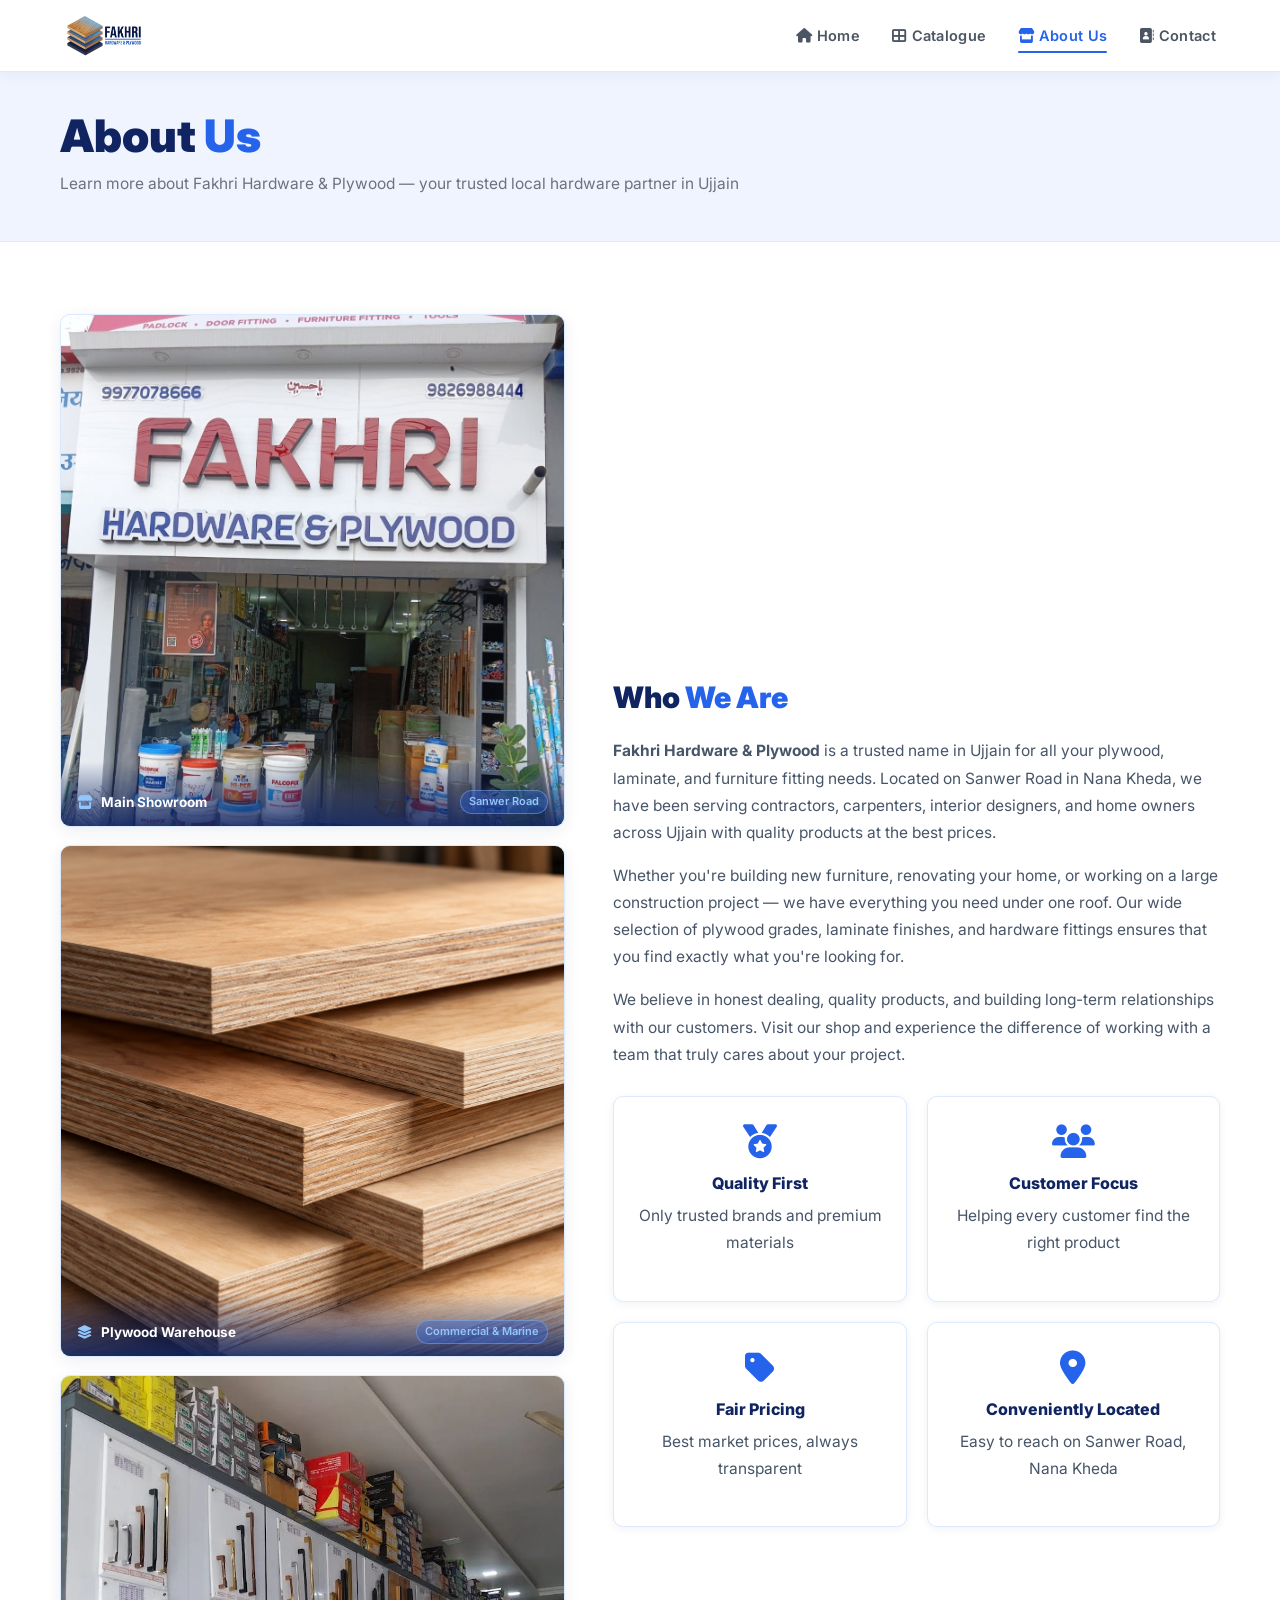
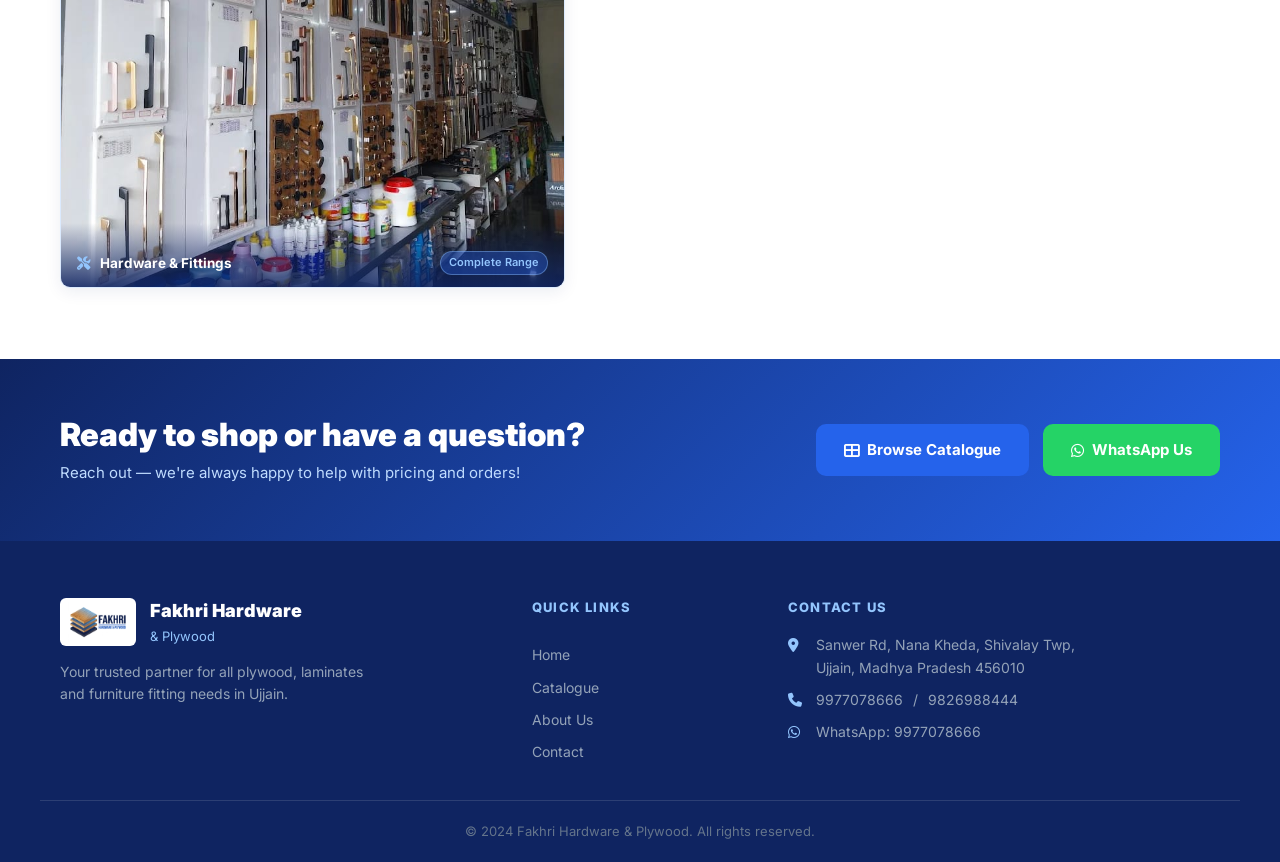
==== commit 7b11d01c: "Add interactive photo popup lightbox modal with zoom and gallery navigation" ====
--- a/about.html
+++ b/about.html
@@ -42,10 +42,42 @@
     <div class="container">
       <div class="about-grid">
 
-        <!-- Shop / Material Photo -->
-        <div class="about-img">
-          <img src="images/Warm Stacked Plywood Layers.png" alt="Fakhri Hardware & Plywood Quality Materials"
-            onerror="this.parentElement.innerHTML='<div class=\'about-img-placeholder\' style=\'text-align:center;padding:40px\'><i class=\'fas fa-store\' style=\'font-size:54px;color:#2563eb;display:block;margin-bottom:14px\'></i><p>Fakhri Hardware &amp; Plywood</p></div>'" />
+        <!-- ==============================================
+             LEFT-SIDE VERTICAL PHOTO STACK
+             Stacks images vertically to cover all left space
+             alongside the text, leaving zero dead gaps.
+             To add/replace images: change src="..." or add
+             another <div class="stack-item"> block.
+             ============================================== -->
+        <div class="photo-stack-left">
+          
+          <!-- Photo 1: Showroom -->
+          <div class="stack-item">
+            <img src="images/fh6.1.jpeg" alt="Fakhri Hardware Showroom in Ujjain" />
+            <div class="stack-item-caption">
+              <span><i class="fas fa-store"></i> Main Showroom</span>
+              <span class="stack-badge">Sanwer Road</span>
+            </div>
+          </div>
+
+          <!-- Photo 2: Plywood Stock -->
+          <div class="stack-item">
+            <img src="images/Warm Stacked Plywood Layers.png" alt="Premium Plywood Stocks" />
+            <div class="stack-item-caption">
+              <span><i class="fas fa-layer-group"></i> Plywood Warehouse</span>
+              <span class="stack-badge">Commercial &amp; Marine</span>
+            </div>
+          </div>
+
+          <!-- Photo 3: Hardware & Fittings -->
+          <div class="stack-item">
+            <img src="images/fh5.jpeg" alt="Furniture Hardware & Fittings" />
+            <div class="stack-item-caption">
+              <span><i class="fas fa-screwdriver-wrench"></i> Hardware &amp; Fittings</span>
+              <span class="stack-badge">Complete Range</span>
+            </div>
+          </div>
+
         </div>
 
         <!-- About Text -->
@@ -155,6 +187,36 @@
     </a>
   </nav>
 
+  <!-- ========== IMAGE LIGHTBOX POPUP MODAL ========== -->
+  <div class="lightbox-modal" id="lightboxModal" aria-hidden="true" role="dialog" aria-label="Image Preview">
+    <div class="lightbox-backdrop" id="lightboxBackdrop"></div>
+    <div class="lightbox-container">
+      
+      <!-- Close Button -->
+      <button class="lightbox-btn lightbox-close" id="lightboxClose" aria-label="Close image preview">
+        <i class="fas fa-times"></i>
+      </button>
+
+      <!-- Navigation Arrows -->
+      <button class="lightbox-btn lightbox-prev" id="lightboxPrev" aria-label="Previous image">
+        <i class="fas fa-chevron-left"></i>
+      </button>
+      <button class="lightbox-btn lightbox-next" id="lightboxNext" aria-label="Next image">
+        <i class="fas fa-chevron-right"></i>
+      </button>
+
+      <!-- Image & Caption Box -->
+      <div class="lightbox-content">
+        <img class="lightbox-img" id="lightboxImg" src="" alt="Enlarged view" />
+        <div class="lightbox-caption">
+          <span class="lightbox-counter" id="lightboxCounter">1 of 3</span>
+          <span class="lightbox-title" id="lightboxTitle"></span>
+        </div>
+      </div>
+
+    </div>
+  </div>
+
   <script src="js/main.js"></script>
 </body>
 </html>
--- a/css/style.css
+++ b/css/style.css
@@ -917,6 +917,393 @@
   gap: 48px;
   align-items: center;
 }
+/* ===========================
+   ABOUT SHOP PHOTO SLIDER
+=========================== */
+.about-slider {
+  position: relative;
+  border-radius: var(--radius);
+  overflow: hidden;
+  border: 1px solid var(--border);
+  box-shadow: 0 6px 24px rgba(15, 36, 97, 0.12);
+  min-height: 420px;
+  height: 460px;
+  background: var(--bg-card);
+  user-select: none;
+  touch-action: pan-y;
+}
+.slider-track {
+  position: relative;
+  width: 100%;
+  height: 100%;
+}
+.slide {
+  position: absolute;
+  inset: 0;
+  opacity: 0;
+  visibility: hidden;
+  transition: opacity 0.6s cubic-bezier(0.16, 1, 0.3, 1), transform 0.6s cubic-bezier(0.16, 1, 0.3, 1);
+  transform: scale(1.02);
+  display: block;
+}
+.slide.active {
+  opacity: 1;
+  visibility: visible;
+  transform: scale(1);
+}
+.slide img {
+  width: 100%;
+  height: 100%;
+  object-fit: cover;
+  display: block;
+}
+.slide-caption {
+  position: absolute;
+  bottom: 0;
+  left: 0;
+  right: 0;
+  background: linear-gradient(180deg, transparent 0%, rgba(15, 36, 97, 0.88) 100%);
+  color: var(--white);
+  padding: 44px 22px 20px;
+  z-index: 2;
+  text-align: left;
+  pointer-events: none;
+}
+.slide-tag {
+  display: inline-block;
+  font-size: 11px;
+  font-weight: 700;
+  text-transform: uppercase;
+  letter-spacing: 0.8px;
+  background: var(--blue);
+  color: var(--white);
+  padding: 3px 10px;
+  border-radius: 999px;
+  margin-bottom: 6px;
+}
+.slide-caption p {
+  font-size: 14.5px;
+  font-weight: 600;
+  color: #e0edff;
+  margin: 0;
+  text-shadow: 0 1px 4px rgba(0, 0, 0, 0.6);
+}
+
+/* Arrows */
+.slider-arrow {
+  position: absolute;
+  top: 50%;
+  transform: translateY(-50%);
+  width: 42px;
+  height: 42px;
+  border-radius: 50%;
+  background: rgba(255, 255, 255, 0.88);
+  backdrop-filter: blur(6px);
+  -webkit-backdrop-filter: blur(6px);
+  border: 1px solid rgba(255, 255, 255, 0.5);
+  color: var(--navy);
+  font-size: 14px;
+  display: flex;
+  align-items: center;
+  justify-content: center;
+  cursor: pointer;
+  z-index: 10;
+  transition: all 0.22s ease;
+  box-shadow: 0 4px 14px rgba(0, 0, 0, 0.18);
+  touch-action: manipulation;
+}
+.slider-arrow:hover {
+  background: var(--blue);
+  color: var(--white);
+  transform: translateY(-50%) scale(1.08);
+  box-shadow: 0 6px 18px rgba(37, 99, 235, 0.35);
+}
+.slider-arrow:active {
+  transform: translateY(-50%) scale(0.94);
+}
+.slider-arrow.prev { left: 14px; }
+.slider-arrow.next { right: 14px; }
+
+/* Dots */
+.slider-dots {
+  position: absolute;
+  bottom: 16px;
+  right: 18px;
+  display: flex;
+  align-items: center;
+  gap: 7px;
+  z-index: 10;
+}
+.slider-dot {
+  width: 9px;
+  height: 9px;
+  border-radius: 50%;
+  background: rgba(255, 255, 255, 0.45);
+  border: 1px solid rgba(255, 255, 255, 0.6);
+  cursor: pointer;
+  transition: all 0.25s ease;
+  touch-action: manipulation;
+}
+.slider-dot.active {
+  width: 22px;
+  border-radius: 999px;
+  background: var(--blue);
+  border-color: var(--blue);
+  box-shadow: 0 2px 6px rgba(37, 99, 235, 0.4);
+}
+
+/* ===========================
+   ABOUT LEFT PHOTO STACK
+=========================== */
+.photo-stack-left {
+  display: flex;
+  flex-direction: column;
+  gap: 18px;
+  height: 100%;
+}
+.stack-item {
+  position: relative;
+  border-radius: var(--radius);
+  overflow: hidden;
+  border: 1px solid var(--border);
+  box-shadow: 0 4px 16px rgba(15, 36, 97, 0.08);
+  height: 220px;
+  flex: 1;
+  min-height: 200px;
+  background: var(--bg-card);
+  transition: transform 0.3s ease, box-shadow 0.3s ease, border-color 0.3s ease;
+}
+.stack-item:hover {
+  transform: translateY(-4px);
+  box-shadow: 0 10px 28px rgba(15, 36, 97, 0.18);
+  border-color: #93c5fd;
+}
+.stack-item img {
+  width: 100%;
+  height: 100%;
+  object-fit: cover;
+  display: block;
+  transition: transform 0.4s ease;
+}
+.stack-item:hover img {
+  transform: scale(1.05);
+}
+.stack-item-caption {
+  position: absolute;
+  bottom: 0;
+  left: 0;
+  right: 0;
+  background: linear-gradient(180deg, transparent 0%, rgba(15, 36, 97, 0.88) 100%);
+  color: #ffffff;
+  padding: 28px 16px 12px;
+  font-size: 13.5px;
+  font-weight: 700;
+  display: flex;
+  justify-content: space-between;
+  align-items: flex-end;
+  gap: 8px;
+  pointer-events: none;
+}
+.stack-item-caption i {
+  color: #93c5fd;
+  margin-right: 6px;
+}
+.stack-badge {
+  color: #93c5fd;
+  font-size: 11px;
+  font-weight: 600;
+  background: rgba(37, 99, 235, 0.35);
+  padding: 2px 8px;
+  border-radius: 999px;
+  border: 1px solid rgba(147, 197, 253, 0.4);
+}
+
+/* ===========================
+   IMAGE LIGHTBOX POPUP MODAL
+=========================== */
+.stack-item {
+  cursor: pointer;
+}
+.stack-item::after {
+  content: "\f00e";
+  font-family: "Font Awesome 6 Free";
+  font-weight: 900;
+  position: absolute;
+  top: 14px;
+  right: 14px;
+  width: 34px;
+  height: 34px;
+  border-radius: 50%;
+  background: rgba(15, 36, 97, 0.7);
+  backdrop-filter: blur(4px);
+  -webkit-backdrop-filter: blur(4px);
+  color: #ffffff;
+  display: flex;
+  align-items: center;
+  justify-content: center;
+  font-size: 13px;
+  opacity: 0;
+  transform: scale(0.8);
+  transition: opacity 0.25s ease, transform 0.25s ease, background 0.2s ease;
+  pointer-events: none;
+  z-index: 3;
+  box-shadow: 0 2px 8px rgba(0, 0, 0, 0.3);
+}
+.stack-item:hover::after {
+  opacity: 1;
+  transform: scale(1);
+  background: var(--blue);
+}
+
+/* Lightbox Modal Base */
+.lightbox-modal {
+  position: fixed;
+  inset: 0;
+  z-index: 2000;
+  display: flex;
+  align-items: center;
+  justify-content: center;
+  opacity: 0;
+  visibility: hidden;
+  transition: opacity 0.28s cubic-bezier(0.16, 1, 0.3, 1), visibility 0.28s;
+  padding: 16px;
+}
+.lightbox-modal.open {
+  opacity: 1;
+  visibility: visible;
+}
+
+/* Backdrop */
+.lightbox-backdrop {
+  position: absolute;
+  inset: 0;
+  background: rgba(8, 18, 48, 0.92);
+  backdrop-filter: blur(12px);
+  -webkit-backdrop-filter: blur(12px);
+  z-index: 1;
+}
+
+/* Container */
+.lightbox-container {
+  position: relative;
+  z-index: 2;
+  max-width: 92vw;
+  max-height: 92vh;
+  display: flex;
+  flex-direction: column;
+  align-items: center;
+  justify-content: center;
+}
+
+/* Content & Image */
+.lightbox-content {
+  position: relative;
+  display: flex;
+  flex-direction: column;
+  align-items: center;
+  max-height: 85vh;
+}
+.lightbox-img {
+  max-width: 86vw;
+  max-height: 74vh;
+  width: auto;
+  height: auto;
+  object-fit: contain;
+  border-radius: 10px;
+  box-shadow: 0 16px 50px rgba(0, 0, 0, 0.6);
+  border: 1px solid rgba(255, 255, 255, 0.15);
+  transform: scale(0.94);
+  transition: transform 0.28s cubic-bezier(0.16, 1, 0.3, 1);
+  display: block;
+}
+.lightbox-modal.open .lightbox-img {
+  transform: scale(1);
+}
+
+/* Caption */
+.lightbox-caption {
+  margin-top: 12px;
+  display: flex;
+  align-items: center;
+  gap: 12px;
+  color: #ffffff;
+  font-size: 14px;
+  font-weight: 600;
+  background: rgba(15, 36, 97, 0.75);
+  padding: 6px 16px;
+  border-radius: 999px;
+  border: 1px solid rgba(255, 255, 255, 0.18);
+  backdrop-filter: blur(6px);
+  -webkit-backdrop-filter: blur(6px);
+}
+.lightbox-counter {
+  color: #93c5fd;
+  font-size: 12px;
+  font-weight: 700;
+  text-transform: uppercase;
+  letter-spacing: 0.5px;
+}
+.lightbox-title {
+  color: #ffffff;
+}
+
+/* Buttons */
+.lightbox-btn {
+  position: absolute;
+  background: rgba(255, 255, 255, 0.15);
+  border: 1px solid rgba(255, 255, 255, 0.25);
+  color: #ffffff;
+  cursor: pointer;
+  border-radius: 50%;
+  display: flex;
+  align-items: center;
+  justify-content: center;
+  transition: all 0.2s ease;
+  z-index: 10;
+  backdrop-filter: blur(6px);
+  -webkit-backdrop-filter: blur(6px);
+  touch-action: manipulation;
+}
+.lightbox-btn:hover {
+  background: var(--blue);
+  border-color: var(--blue);
+  transform: scale(1.1);
+}
+.lightbox-btn:active {
+  transform: scale(0.92);
+}
+
+/* Close button */
+.lightbox-close {
+  top: -46px;
+  right: 0;
+  width: 40px;
+  height: 40px;
+  font-size: 18px;
+}
+
+/* Arrows */
+.lightbox-prev {
+  left: -58px;
+  top: 50%;
+  transform: translateY(-50%);
+  width: 46px;
+  height: 46px;
+  font-size: 16px;
+}
+.lightbox-next {
+  right: -58px;
+  top: 50%;
+  transform: translateY(-50%);
+  width: 46px;
+  height: 46px;
+  font-size: 16px;
+}
+.lightbox-prev:hover,
+.lightbox-next:hover {
+  transform: translateY(-50%) scale(1.1);
+}
+
 .about-img {
   border-radius: var(--radius);
   overflow: hidden;
@@ -1398,6 +1785,79 @@
     grid-template-columns: 1fr;
     gap: 24px;
   }
+  .about-slider {
+    min-height: 250px;
+    height: 270px;
+    margin-bottom: 16px;
+  }
+  .slider-arrow {
+    width: 36px;
+    height: 36px;
+    font-size: 13px;
+  }
+  .slider-arrow.prev { left: 8px; }
+  .slider-arrow.next { right: 8px; }
+  .slide-caption {
+    padding: 24px 14px 12px;
+  }
+  .slide-caption p {
+    font-size: 12.5px;
+  }
+  .photo-stack-left {
+    gap: 12px;
+    margin-bottom: 20px;
+  }
+  .stack-item {
+    height: 195px;
+    min-height: 195px;
+  }
+  .stack-item-caption {
+    padding: 20px 14px 10px;
+    font-size: 12.5px;
+  }
+
+  /* Lightbox on Mobile */
+  .stack-item::after {
+    opacity: 0.95;
+    transform: scale(1);
+    top: 10px;
+    right: 10px;
+    width: 30px;
+    height: 30px;
+    font-size: 12px;
+  }
+  .lightbox-img {
+    max-width: 94vw;
+    max-height: 68vh;
+  }
+  .lightbox-close {
+    top: -42px;
+    right: 4px;
+    width: 36px;
+    height: 36px;
+    font-size: 16px;
+  }
+  .lightbox-prev {
+    left: 8px;
+    width: 38px;
+    height: 38px;
+    font-size: 14px;
+    background: rgba(15, 36, 97, 0.7);
+  }
+  .lightbox-next {
+    right: 8px;
+    width: 38px;
+    height: 38px;
+    font-size: 14px;
+    background: rgba(15, 36, 97, 0.7);
+  }
+  .lightbox-caption {
+    font-size: 12px;
+    padding: 5px 12px;
+    max-width: 92vw;
+    text-align: center;
+  }
+
   .about-img {
     min-height: 200px;
     max-height: 250px;
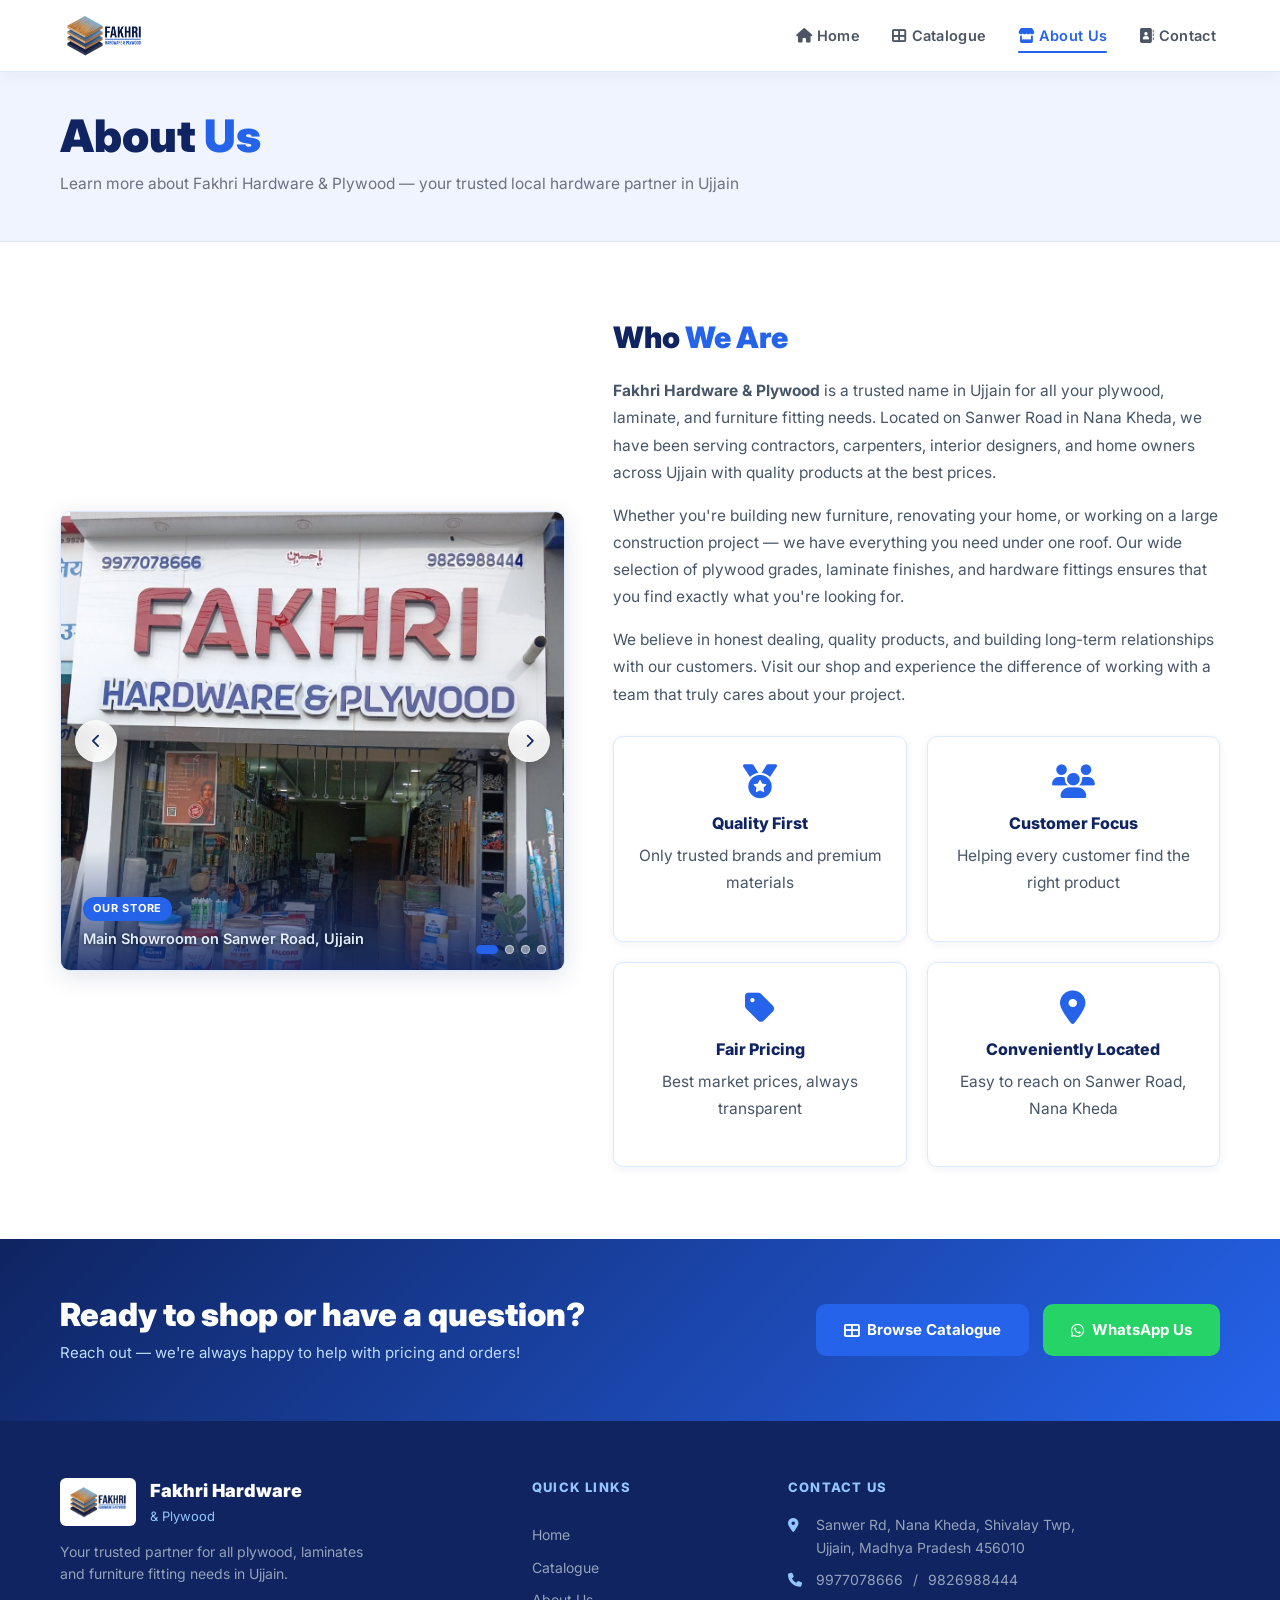
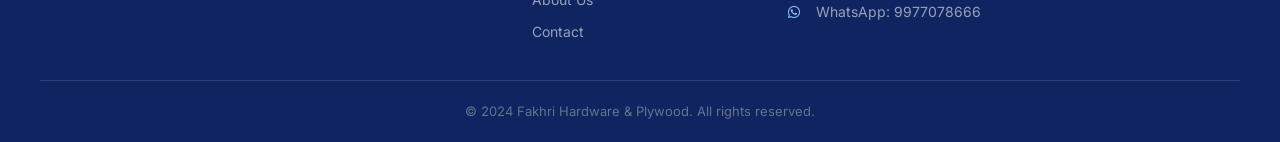
==== commit 97c6105b: "Restore sliding photo carousel layout with integrated click-to-enlarge lightbox popup" ====
--- a/about.html
+++ b/about.html
@@ -43,41 +43,61 @@
       <div class="about-grid">
 
         <!-- ==============================================
-             LEFT-SIDE VERTICAL PHOTO STACK
-             Stacks images vertically to cover all left space
-             alongside the text, leaving zero dead gaps.
-             To add/replace images: change src="..." or add
-             another <div class="stack-item"> block.
+             SHOP PHOTO SLIDER (Sliding Images Section)
+             To add more photos: Copy a <div class="slide"> block below
+             and update the src="images/your-image.jpg"
              ============================================== -->
-        <div class="photo-stack-left">
-          
-          <!-- Photo 1: Showroom -->
-          <div class="stack-item">
-            <img src="images/fh6.1.jpeg" alt="Fakhri Hardware Showroom in Ujjain" />
-            <div class="stack-item-caption">
-              <span><i class="fas fa-store"></i> Main Showroom</span>
-              <span class="stack-badge">Sanwer Road</span>
-            </div>
+        <div class="about-slider" id="aboutSlider">
+          <div class="slider-track" id="sliderTrack">
+
+            <!-- Slide 1: Showroom / Storefront -->
+            <div class="slide active">
+              <img src="images/fh6.1.jpeg" alt="Fakhri Hardware Showroom in Ujjain" />
+              <div class="slide-caption">
+                <span class="slide-tag">Our Store</span>
+                <p>Main Showroom on Sanwer Road, Ujjain</p>
+              </div>
+            </div>
+
+            <!-- Slide 2: Plywood Stock -->
+            <div class="slide">
+              <img src="images/Warm Stacked Plywood Layers.png" alt="Premium Plywood Stock" />
+              <div class="slide-caption">
+                <span class="slide-tag">Plywood Stock</span>
+                <p>Commercial, Marine, BWR &amp; Shuttering Plywood</p>
+              </div>
+            </div>
+
+            <!-- Slide 3: Furniture Fittings -->
+            <div class="slide">
+              <img src="images/fh5.jpeg" alt="Furniture Hardware & Fittings" />
+              <div class="slide-caption">
+                <span class="slide-tag">Hardware &amp; Fittings</span>
+                <p>Handles, Concealed Hinges, Channels &amp; Locks</p>
+              </div>
+            </div>
+
+            <!-- Slide 4: Laminate Collections -->
+            <div class="slide">
+              <img src="images/laminates-swatches.jpg" alt="Decorative Laminate Swatches" />
+              <div class="slide-caption">
+                <span class="slide-tag">Decorative Laminates</span>
+                <p>Matte, Glossy, Acrylic &amp; Textured Wooden Finishes</p>
+              </div>
+            </div>
+
           </div>
 
-          <!-- Photo 2: Plywood Stock -->
-          <div class="stack-item">
-            <img src="images/Warm Stacked Plywood Layers.png" alt="Premium Plywood Stocks" />
-            <div class="stack-item-caption">
-              <span><i class="fas fa-layer-group"></i> Plywood Warehouse</span>
-              <span class="stack-badge">Commercial &amp; Marine</span>
-            </div>
-          </div>
-
-          <!-- Photo 3: Hardware & Fittings -->
-          <div class="stack-item">
-            <img src="images/fh5.jpeg" alt="Furniture Hardware & Fittings" />
-            <div class="stack-item-caption">
-              <span><i class="fas fa-screwdriver-wrench"></i> Hardware &amp; Fittings</span>
-              <span class="stack-badge">Complete Range</span>
-            </div>
-          </div>
-
+          <!-- Navigation Arrows -->
+          <button class="slider-arrow prev" id="sliderPrev" aria-label="Previous slide">
+            <i class="fas fa-chevron-left"></i>
+          </button>
+          <button class="slider-arrow next" id="sliderNext" aria-label="Next slide">
+            <i class="fas fa-chevron-right"></i>
+          </button>
+
+          <!-- Interactive Dot Indicators (Auto-generated by JS) -->
+          <div class="slider-dots" id="sliderDots"></div>
         </div>
 
         <!-- About Text -->
--- a/css/style.css
+++ b/css/style.css
@@ -945,6 +945,37 @@
   transition: opacity 0.6s cubic-bezier(0.16, 1, 0.3, 1), transform 0.6s cubic-bezier(0.16, 1, 0.3, 1);
   transform: scale(1.02);
   display: block;
+  cursor: pointer;
+}
+.slide::after {
+  content: "\f00e";
+  font-family: "Font Awesome 6 Free";
+  font-weight: 900;
+  position: absolute;
+  top: 14px;
+  right: 14px;
+  width: 36px;
+  height: 36px;
+  border-radius: 50%;
+  background: rgba(15, 36, 97, 0.7);
+  backdrop-filter: blur(4px);
+  -webkit-backdrop-filter: blur(4px);
+  color: #ffffff;
+  display: flex;
+  align-items: center;
+  justify-content: center;
+  font-size: 13px;
+  opacity: 0;
+  transform: scale(0.8);
+  transition: opacity 0.25s ease, transform 0.25s ease, background 0.2s ease;
+  pointer-events: none;
+  z-index: 5;
+  box-shadow: 0 2px 8px rgba(0, 0, 0, 0.3);
+}
+.slide:hover::after {
+  opacity: 1;
+  transform: scale(1);
+  background: var(--blue);
 }
 .slide.active {
   opacity: 1;
@@ -1817,6 +1848,7 @@
   }
 
   /* Lightbox on Mobile */
+  .slide::after,
   .stack-item::after {
     opacity: 0.95;
     transform: scale(1);
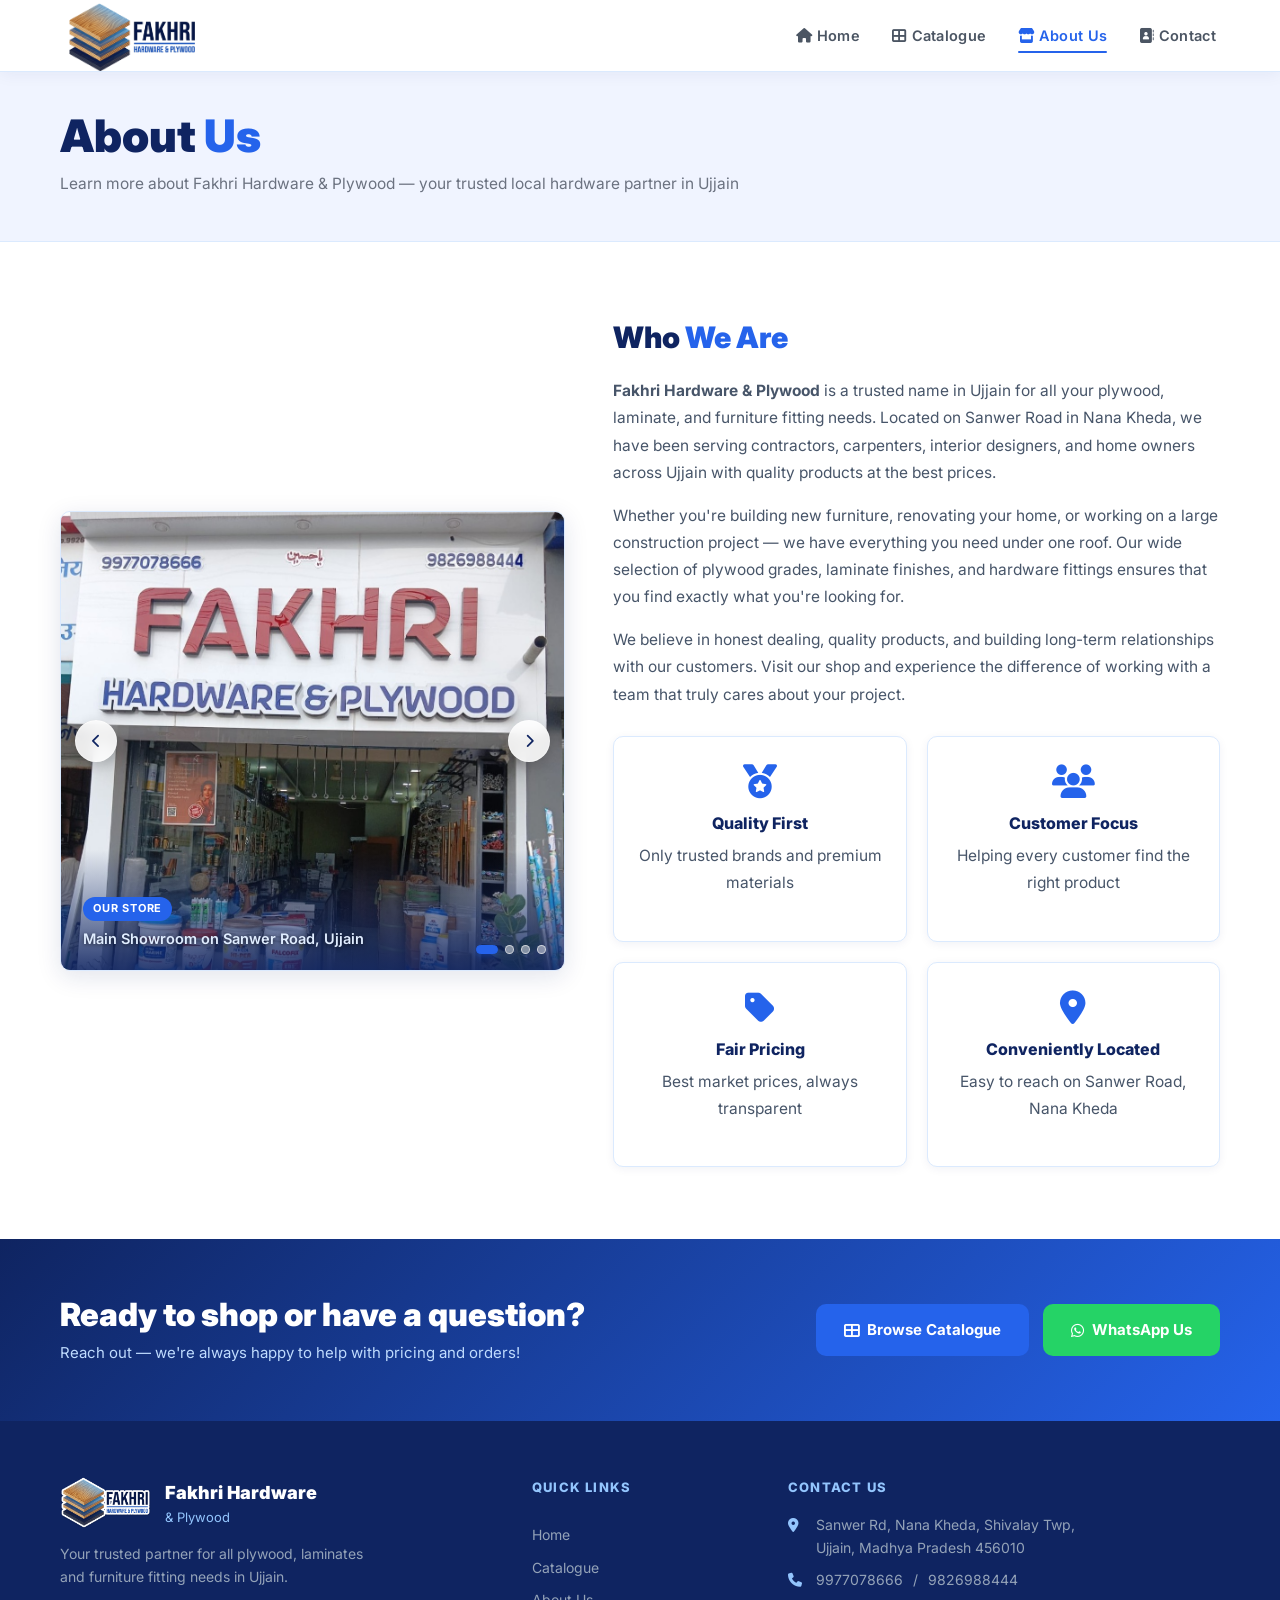
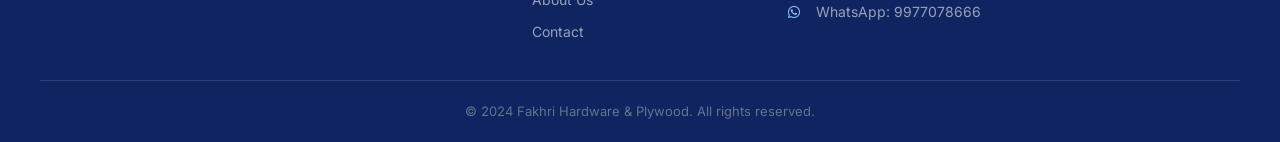
==== commit eea7d8eb: "Update web pages, styles, scripts and new catalogue images" ====
--- a/about.html
+++ b/about.html
@@ -14,7 +14,7 @@
   <header class="navbar">
     <div class="container nav-inner">
       <a href="index.html" class="logo-img-wrap" aria-label="Fakhri Hardware Home">
-        <img src="images/logo.jpg" alt="Fakhri Hardware & Plywood" class="nav-logo" />
+        <img src="images/logo-transparent.png" alt="Fakhri Hardware & Plywood" class="nav-logo" />
       </a>
       <button class="hamburger" id="hamburger" aria-label="Toggle navigation menu" aria-expanded="false">
         <i class="fas fa-bars"></i>
@@ -160,7 +160,7 @@
     <div class="container footer-inner">
       <div class="footer-brand">
         <div class="footer-logo-row">
-          <img src="images/logo.jpg" alt="Fakhri Hardware & Plywood" class="footer-logo-img" />
+          <img src="images/logo-sticker.png" alt="Fakhri Hardware & Plywood" class="footer-logo-img" />
           <div>
             <span class="logo-main">Fakhri Hardware</span>
             <span class="logo-sub">&amp; Plywood</span>
--- a/css/style.css
+++ b/css/style.css
@@ -26,6 +26,7 @@
   --radius:     10px;
   --shadow:     0 4px 24px rgba(37,99,235,0.12);
   --shadow-sm:  0 2px 10px rgba(15,36,97,0.06);
+  --navbar-height: 72px;
 }
 
 html {
@@ -191,11 +192,11 @@
 
 .nav-logo {
   display: block;
-  height: 54px;
+  height: 80px;
   width: auto;
-  max-width: 130px;
+  max-width: 140px;
   object-fit: contain;
-  border-radius: 8px;
+  margin-top: -8px;
   transition: transform 0.2s ease;
 }
 .nav-logo:hover {
@@ -280,13 +281,14 @@
   position: absolute;
   inset: 0;
   background: url('../images/Modern\ Woodworking\ Hardware\ Showroom.png') center right / cover no-repeat;
-  filter: brightness(1.0) contrast(1.02);
+  filter: brightness(1.02) contrast(0.65);
   z-index: 0;
 }
 .hero-overlay {
   position: absolute;
   inset: 0;
-  background: linear-gradient(90deg, rgba(8, 18, 48, 0.85) 0%, rgba(11, 25, 66, 0.65) 55%, rgba(15, 36, 97, 0.3) 100%);
+  background: linear-gradient(90deg, rgba(8, 18, 48, 0.65) 0%, rgba(11, 25, 66, 0.55) 55%, rgba(15, 36, 97, 0.3) 100%);
+  opacity: 0.4;
   z-index: 1;
   pointer-events: none;
 }
@@ -379,7 +381,7 @@
   content: "";
   position: absolute;
   inset: 0;
-  background: linear-gradient(180deg, rgba(8, 18, 48, 0.50) 0%, rgba(11, 25, 66, 0.75) 100%);
+  background: linear-gradient(180deg, rgba(8, 18, 48, 0.50) 0%, rgba(11, 25, 66, 0.60) 100%);
   transition: background 0.3s ease;
   z-index: -1;
 }
@@ -393,7 +395,7 @@
   filter: brightness(1.03);
 }
 .cat-card:hover::after {
-  background: linear-gradient(180deg, rgba(8, 18, 48, 0.50) 0%, rgba(11, 25, 66, 0.78) 100%);
+  background: linear-gradient(180deg, rgba(8, 18, 48, 0.50) 0%, rgba(11, 25, 66, 0.65) 100%);
 }
 .cat-card:active {
   transform: scale(0.98);
@@ -566,12 +568,10 @@
   margin-bottom: 14px;
 }
 .footer-logo-img {
-  height: 48px;
+  height: 52px;
   width: auto;
   object-fit: contain;
-  background: #ffffff;
-  padding: 4px 8px;
-  border-radius: 6px;
+  display: block;
 }
 .footer-brand .logo-main {
   font-size: 18px;
@@ -669,10 +669,19 @@
   background: var(--white);
   padding: 16px 0;
   border-bottom: 1px solid var(--border);
+  position: -webkit-sticky;
   position: sticky;
-  top: 72px;
-  z-index: 100;
+  top: var(--navbar-height);
+  z-index: 990;
   box-shadow: 0 2px 8px rgba(37, 99, 235, 0.06);
+  transform: translateY(0);
+  transition: transform 0.32s cubic-bezier(0.16, 1, 0.3, 1), box-shadow 0.25s ease;
+  will-change: transform;
+}
+.filter-bar.filter-bar-hidden {
+  transform: translateY(calc(-100% - var(--navbar-height) - 16px));
+  box-shadow: none;
+  pointer-events: none;
 }
 .filter-inner {
   display: flex;
@@ -739,6 +748,11 @@
 .catalogue-section {
   padding: 56px 0;
 }
+.cat-block,
+.cat-subsection,
+.cat-pdf-wrapper {
+  scroll-margin-top: calc(var(--navbar-height) + 80px);
+}
 .cat-section-title {
   font-size: 1.45rem;
   font-weight: 800;
@@ -833,6 +847,382 @@
 }
 .product-wa i {
   font-size: 16px;
+}
+
+/* ===========================
+   LAMINATES SUBSECTIONS & SUBNAV
+=========================== */
+.laminates-subnav {
+  display: flex;
+  gap: 10px;
+  flex-wrap: wrap;
+  margin-bottom: 30px;
+  padding: 14px 18px;
+  background: #f8faff;
+  border: 1px solid #e2e8f0;
+  border-radius: 12px;
+}
+
+.subnav-pill {
+  background: #ffffff;
+  color: var(--navy);
+  border: 1.5px solid #dbeafe;
+  font-size: 13px;
+  font-weight: 700;
+  padding: 8px 16px;
+  border-radius: 999px;
+  text-decoration: none;
+  display: inline-flex;
+  align-items: center;
+  gap: 8px;
+  transition: all 0.2s ease;
+}
+
+.subnav-pill:hover {
+  background: var(--blue);
+  color: #ffffff;
+  border-color: var(--blue);
+  transform: translateY(-2px);
+  box-shadow: 0 4px 12px rgba(37, 99, 235, 0.2);
+}
+
+.subnav-pill-accent {
+  background: #fef2f2;
+  color: #dc2626;
+  border-color: #fecaca;
+}
+
+.subnav-pill-accent:hover {
+  background: #dc2626;
+  color: #ffffff;
+  border-color: #dc2626;
+  box-shadow: 0 4px 12px rgba(220, 38, 38, 0.2);
+}
+
+.cat-subsection {
+  margin-bottom: 40px;
+}
+
+.cat-subsection-header {
+  display: flex;
+  align-items: flex-start;
+  gap: 14px;
+  margin-bottom: 20px;
+  padding-bottom: 12px;
+  border-bottom: 2px solid #e2e8f0;
+}
+
+.sub-num-badge {
+  width: 32px;
+  height: 32px;
+  border-radius: 8px;
+  background: var(--blue);
+  color: #ffffff;
+  display: inline-flex;
+  align-items: center;
+  justify-content: center;
+  font-weight: 800;
+  font-size: 15px;
+  flex-shrink: 0;
+  margin-top: 2px;
+}
+
+.cat-sub-title {
+  font-size: 1.25rem;
+  font-weight: 800;
+  color: var(--navy);
+  margin-bottom: 4px;
+}
+
+.cat-sub-desc {
+  font-size: 13.5px;
+  color: var(--grey);
+  line-height: 1.5;
+  margin: 0;
+}
+
+/* Subsection PDF Headings */
+.subsection-pdf-heading {
+  margin: 30px 0 18px;
+  display: flex;
+  align-items: center;
+  gap: 14px;
+  flex-wrap: wrap;
+  padding-top: 14px;
+  border-top: 1px dashed #dbeafe;
+}
+
+.pdf-heading-pill {
+  display: inline-flex;
+  align-items: center;
+  gap: 6px;
+  background: #fef2f2;
+  color: #dc2626;
+  border: 1px solid #fee2e2;
+  font-size: 13px;
+  font-weight: 800;
+  padding: 5px 14px;
+  border-radius: 999px;
+  letter-spacing: 0.3px;
+}
+
+.pdf-heading-note {
+  font-size: 13px;
+  color: var(--grey);
+  margin: 0;
+}
+
+/* ===========================
+   LAMINATE PDF CATALOGUES SECTION
+=========================== */
+.cat-pdf-wrapper {
+  margin-top: 36px;
+  padding-top: 32px;
+  border-top: 2px dashed #dbeafe;
+}
+
+.cat-pdf-banner {
+  background: linear-gradient(135deg, #0f2461 0%, #1e3a8a 100%);
+  border-radius: 14px;
+  padding: 22px 28px;
+  margin-bottom: 26px;
+  display: flex;
+  align-items: center;
+  gap: 20px;
+  color: #ffffff;
+  box-shadow: 0 6px 20px rgba(15, 36, 97, 0.12);
+}
+
+.cat-pdf-banner-icon {
+  width: 54px;
+  height: 54px;
+  background: rgba(239, 68, 68, 0.2);
+  border: 2px solid rgba(239, 68, 68, 0.7);
+  border-radius: 12px;
+  display: flex;
+  align-items: center;
+  justify-content: center;
+  font-size: 26px;
+  color: #ff6b6b;
+  flex-shrink: 0;
+}
+
+.cat-pdf-banner-text h3 {
+  font-size: 19px;
+  font-weight: 800;
+  margin-bottom: 6px;
+  color: #ffffff;
+  display: flex;
+  align-items: center;
+  gap: 8px;
+}
+
+.cat-pdf-banner-text p {
+  font-size: 13.5px;
+  color: #cbd5e1;
+  line-height: 1.5;
+  margin: 0;
+}
+
+.pdf-cards-grid {
+  display: grid;
+  grid-template-columns: repeat(auto-fill, minmax(260px, 1fr));
+  gap: 20px;
+  margin-bottom: 30px;
+}
+
+.pdf-card {
+  background: #ffffff;
+  border: 1.5px solid #dbeafe;
+  border-radius: var(--radius);
+  padding: 22px;
+  transition: all 0.25s ease;
+  display: flex;
+  flex-direction: column;
+  position: relative;
+  overflow: hidden;
+  box-shadow: 0 2px 10px rgba(15, 36, 97, 0.04);
+  z-index: 1;
+}
+
+.pdf-card:hover {
+  border-color: #ef4444;
+  transform: translateY(-4px);
+  box-shadow: 0 10px 24px rgba(239, 68, 68, 0.14);
+}
+
+/* Card Background Image & Soft Legibility Overlay */
+.pdf-card-bg {
+  position: absolute;
+  inset: 0;
+  background-size: cover;
+  background-position: center;
+  background-repeat: no-repeat;
+  opacity: 0.90;
+  filter: brightness(0.80) contrast(1.00) saturate(1.03);
+  transition: transform 0.4s ease, opacity 0.3s ease;
+  z-index: 0;
+  pointer-events: none;
+}
+
+.pdf-card:hover .pdf-card-bg {
+  transform: scale(1.05);
+  opacity: 1;
+}
+
+.pdf-card-overlay {
+  position: absolute;
+  inset: 0;
+  background: linear-gradient(180deg, rgba(255, 255, 255, 0.42) 0%, rgba(255, 255, 255, 0.72) 100%);
+  transition: background 0.3s ease;
+  z-index: 1;
+  pointer-events: none;
+}
+
+.pdf-card:hover .pdf-card-overlay {
+  background: linear-gradient(180deg, rgba(255, 255, 255, 0.30) 0%, rgba(255, 255, 255, 0.62) 100%);
+}
+
+.pdf-card > *:not(.pdf-card-bg):not(.pdf-card-overlay) {
+  position: relative;
+  z-index: 2;
+}
+
+.pdf-card-top {
+  display: flex;
+  align-items: flex-start;
+  justify-content: space-between;
+  gap: 10px;
+  margin-bottom: 8px;
+}
+
+.pdf-badge {
+  display: inline-flex;
+  align-items: center;
+  gap: 5px;
+  font-size: 11px;
+  font-weight: 700;
+  padding: 3px 10px;
+  border-radius: 999px;
+  background: rgba(255, 255, 255, 0.94);
+  border: 1px solid rgba(239, 68, 68, 0.25);
+  color: #dc2626;
+  letter-spacing: 0.3px;
+  box-shadow: 0 1px 4px rgba(0, 0, 0, 0.04);
+}
+
+.pdf-tag {
+  font-size: 11px;
+  font-weight: 700;
+  padding: 3px 9px;
+  border-radius: 6px;
+  background: rgba(255, 255, 255, 0.92);
+  border: 1px solid #cbd5e1;
+  color: #1e293b;
+  backdrop-filter: blur(4px);
+  box-shadow: 0 1px 4px rgba(0, 0, 0, 0.08);
+  flex-shrink: 0;
+  white-space: nowrap;
+  margin-top: 2px;
+}
+
+.pdf-icon-wrap {
+  width: 50px;
+  height: 50px;
+  border-radius: 12px;
+  background: rgba(255, 255, 255, 0.94);
+  border: 1.5px solid #fee2e2;
+  color: #ef4444;
+  display: flex;
+  align-items: center;
+  justify-content: center;
+  font-size: 24px;
+  margin-bottom: 14px;
+  box-shadow: 0 2px 8px rgba(0, 0, 0, 0.05);
+  transition: transform 0.2s ease;
+}
+
+.pdf-card:hover .pdf-icon-wrap {
+  transform: scale(1.08);
+}
+
+.pdf-title {
+  font-size: 15.5px;
+  font-weight: 800;
+  color: #0b1942;
+  margin-bottom: 0;
+  line-height: 1.35;
+  flex: 1;
+  text-shadow: 0 1px 2px rgba(255, 255, 255, 0.9);
+}
+
+.pdf-card .spec {
+  font-size: 13px;
+  color: #1e293b;
+  font-weight: 500;
+  line-height: 1.5;
+  margin-bottom: 16px;
+  flex: 1;
+  text-shadow: 0 1px 2px rgba(255, 255, 255, 0.9);
+}
+
+.pdf-actions {
+  display: grid;
+  grid-template-columns: 1fr 1fr;
+  gap: 10px;
+  margin-bottom: 10px;
+}
+
+.btn-pdf-view {
+  display: flex;
+  align-items: center;
+  justify-content: center;
+  gap: 6px;
+  background: #ffffff;
+  color: var(--blue);
+  border: 1.5px solid #bfdbfe;
+  font-weight: 700;
+  font-size: 12.5px;
+  padding: 9px 10px;
+  border-radius: 8px;
+  box-shadow: 0 2px 6px rgba(37, 99, 235, 0.08);
+  transition: all 0.2s ease;
+  text-align: center;
+  text-decoration: none;
+}
+
+.btn-pdf-view:hover {
+  background: var(--blue);
+  color: #ffffff;
+  border-color: var(--blue);
+}
+
+.btn-pdf-download {
+  display: flex;
+  align-items: center;
+  justify-content: center;
+  gap: 6px;
+  background: #dc2626;
+  color: #ffffff;
+  border: 1px solid #dc2626;
+  font-weight: 700;
+  font-size: 12.5px;
+  padding: 9px 10px;
+  border-radius: 8px;
+  transition: all 0.2s ease;
+  text-align: center;
+  text-decoration: none;
+}
+
+.btn-pdf-download:hover {
+  background: #b91c1c;
+  border-color: #b91c1c;
+  color: #ffffff;
+}
+
+.pdf-wa {
+  font-size: 13px;
+  padding: 9px 12px;
 }
 
 /* ===========================
@@ -1458,6 +1848,9 @@
   }
 
   /* Compact Mobile Navbar */
+  :root {
+    --navbar-height: 64px;
+  }
   .navbar {
     height: 64px;
   }
@@ -1685,7 +2078,7 @@
 
   /* Catalogue Filter & Search on Mobile */
   .filter-bar {
-    top: 64px;
+    top: var(--navbar-height);
     padding: 10px 0;
     box-shadow: 0 2px 10px rgba(15, 36, 97, 0.06);
   }
@@ -1759,6 +2152,90 @@
     padding: 12px;
     font-size: 14px;
     min-height: 44px;
+  }
+
+  /* Laminates subnav & subsections mobile */
+  .laminates-subnav {
+    padding: 10px 12px;
+    gap: 8px;
+    margin-bottom: 22px;
+  }
+  .subnav-pill {
+    padding: 7px 12px;
+    font-size: 12px;
+  }
+  .cat-subsection {
+    margin-bottom: 28px;
+  }
+  .cat-subsection-header {
+    gap: 10px;
+    margin-bottom: 14px;
+    padding-bottom: 10px;
+  }
+  .sub-num-badge {
+    width: 28px;
+    height: 28px;
+    font-size: 14px;
+  }
+  .cat-sub-title {
+    font-size: 1.1rem;
+    line-height: 1.3;
+  }
+  .cat-sub-desc {
+    font-size: 12px;
+    line-height: 1.4;
+  }
+  .subsection-pdf-heading {
+    margin: 22px 0 14px;
+    gap: 8px;
+  }
+  .pdf-heading-pill {
+    font-size: 12px;
+    padding: 4px 12px;
+  }
+  .pdf-heading-note {
+    font-size: 12px;
+  }
+
+  /* PDF section mobile adjustments */
+  .cat-pdf-wrapper {
+    margin-top: 24px;
+    padding-top: 20px;
+  }
+  .cat-pdf-banner {
+    padding: 18px 16px;
+    flex-direction: column;
+    align-items: flex-start;
+    gap: 14px;
+  }
+  .cat-pdf-banner-icon {
+    width: 46px;
+    height: 46px;
+    font-size: 22px;
+  }
+  .cat-pdf-banner-text h3 {
+    font-size: 17px;
+  }
+  .cat-pdf-banner-text p {
+    font-size: 12.5px;
+    line-height: 1.45;
+  }
+  .pdf-cards-grid {
+    grid-template-columns: 1fr;
+    gap: 14px;
+  }
+  .pdf-card {
+    padding: 16px;
+    border-radius: 12px;
+  }
+  .pdf-actions {
+    gap: 8px;
+  }
+  .btn-pdf-view,
+  .btn-pdf-download {
+    padding: 11px 8px;
+    font-size: 13px;
+    min-height: 42px;
   }
 
   /* Contact Page on Mobile */
